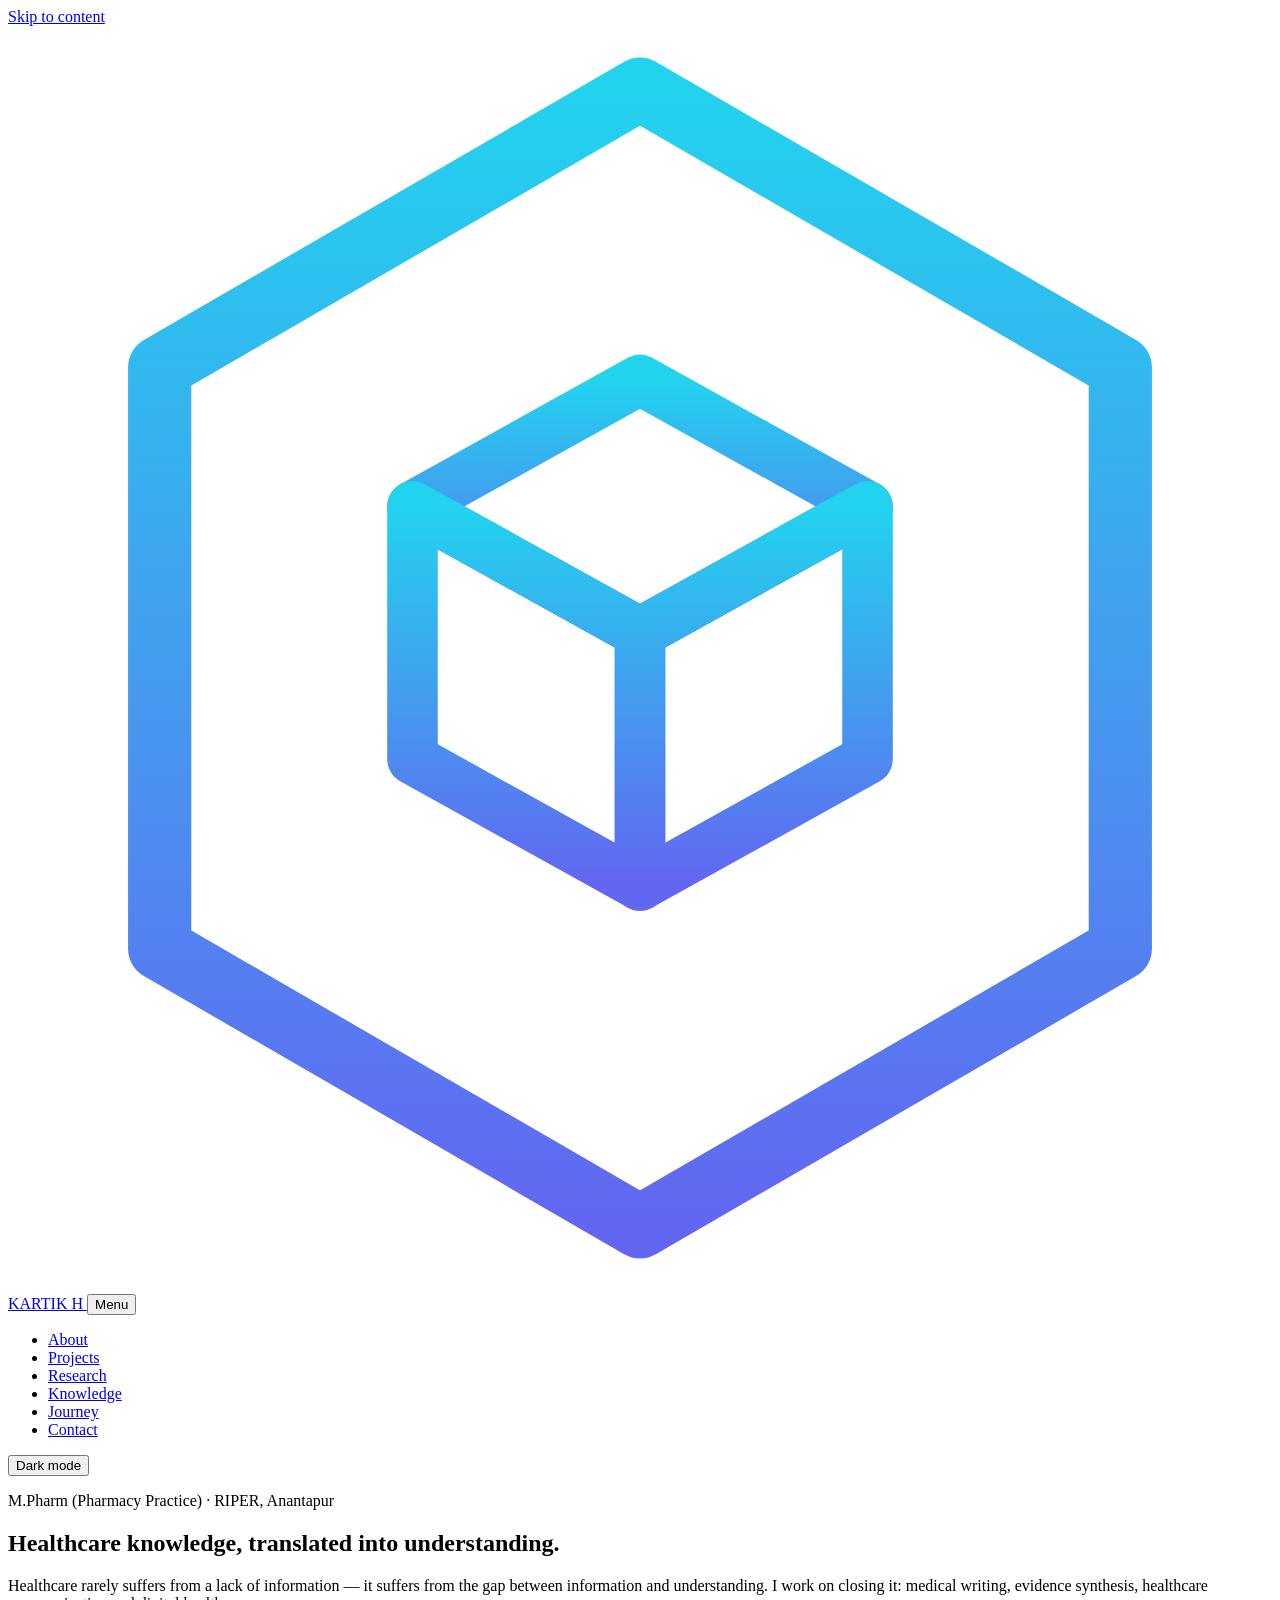
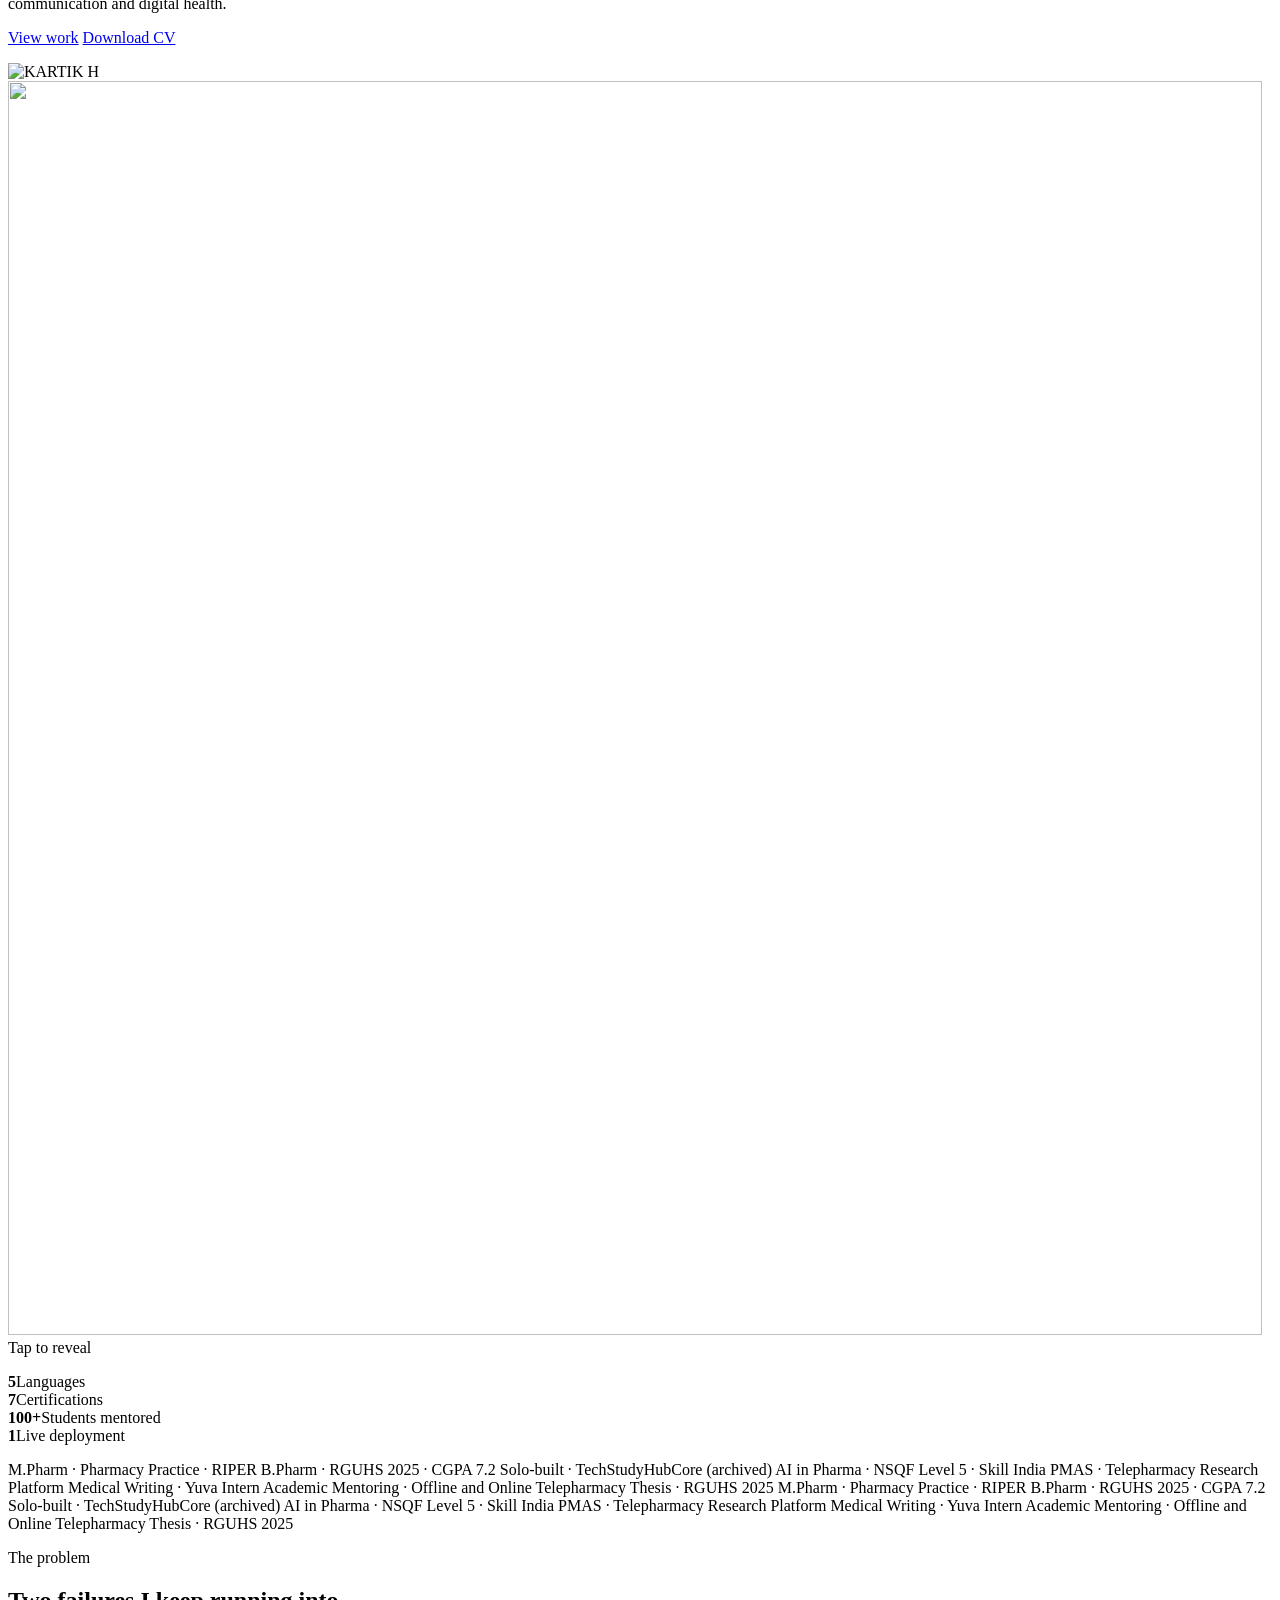
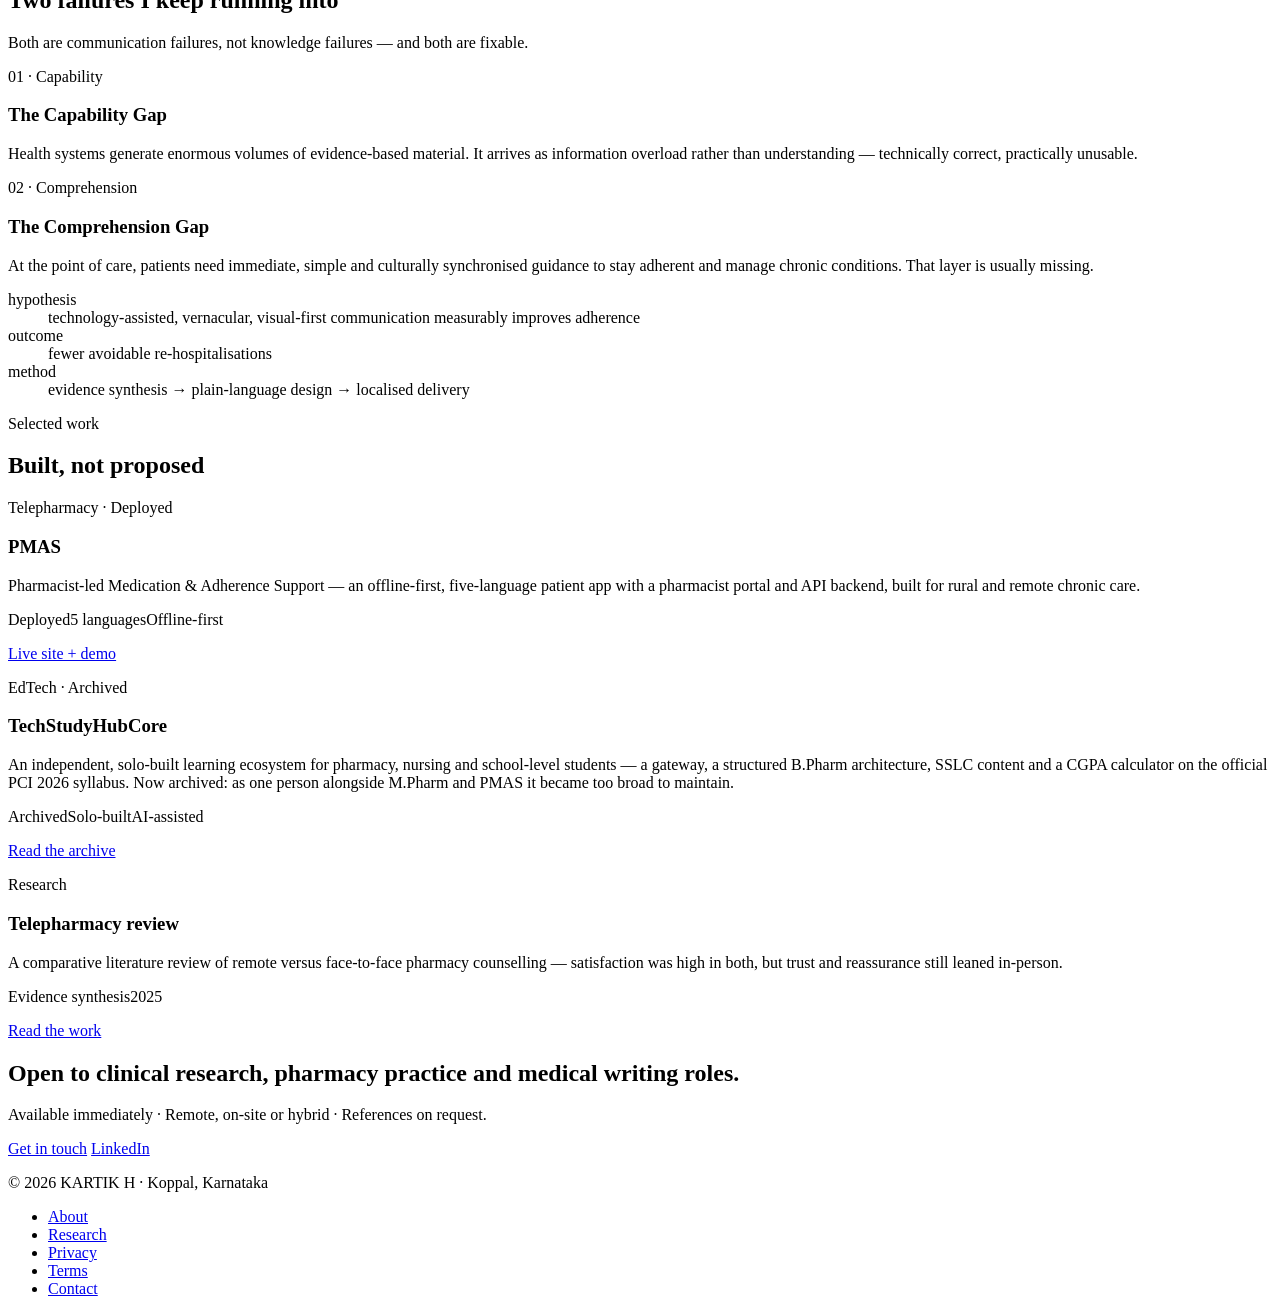
==== index.html @ 5094f299 "Hero portrait: real progressive reveal (colour wipes down) so 'Tap to reveal' is true — fixes #4" ====
<!DOCTYPE html>
<html lang="en" data-theme="dark">
<head>
  <meta charset="utf-8">
  <meta name="viewport" content="width=device-width, initial-scale=1">
  <title>KARTIK H — M.Pharm (Pharmacy Practice) · Medical Writing</title>
  <meta name="description" content="KARTIK H — M.Pharm (Pharmacy Practice) scholar at RIPER, Anantapur. Medical writing, clinical research, healthcare communication and digital health.">
  <link rel="canonical" href="https://kartik-h6.github.io/Portfolio/">
  <meta name="theme-color" content="#020617">
  <meta name="color-scheme" content="dark light">

  <meta property="og:type" content="website">
  <meta property="og:site_name" content="KARTIK H">
  <meta property="og:title" content="KARTIK H — M.Pharm (Pharmacy Practice)">
  <meta property="og:description" content="Healthcare communication, clinical research and digital health.">
  <meta property="og:url" content="https://kartik-h6.github.io/Portfolio/">
  <meta property="og:image" content="https://kartik-h6.github.io/Portfolio/assets/images/og/og-image.png">
  <meta property="og:image:type" content="image/png">
  <meta property="og:image:width" content="1200">
  <meta property="og:image:height" content="630">
  <meta property="og:image:alt" content="KARTIK H">
  <meta name="twitter:card" content="summary_large_image">
  <meta name="twitter:image" content="https://kartik-h6.github.io/Portfolio/assets/images/og/og-image.png">

  <link rel="icon" type="image/svg+xml" href="assets/images/favicon/favicon.svg">
  <link rel="icon" href="assets/images/favicon/favicon.ico" sizes="any">
  <link rel="apple-touch-icon" href="assets/images/favicon/apple-touch-icon.png">
  <link rel="manifest" href="manifest.json">

  <link rel="preconnect" href="https://fonts.googleapis.com">
  <link rel="preconnect" href="https://fonts.gstatic.com" crossorigin>
  <link rel="stylesheet" href="https://fonts.googleapis.com/css2?family=Space+Grotesk:wght@400;500;600;700&family=Outfit:wght@300;400;500;600&display=swap">

  <link rel="stylesheet" href="assets/css/style.css">
  <link rel="stylesheet" href="assets/css/components.css">
  <link rel="stylesheet" href="assets/css/utilities.css">
  <link rel="stylesheet" href="assets/css/animations.css">

  <script type="application/ld+json">
  {
    "@context": "https://schema.org",
    "@type": "Person",
    "name": "KARTIK H",
    "url": "https://kartik-h6.github.io/Portfolio/",
    "image": "https://kartik-h6.github.io/Portfolio/assets/images/profile/profile.jpg",
    "jobTitle": "M.Pharm (Pharmacy Practice) Scholar",
    "affiliation": { "@type": "CollegeOrUniversity", "name": "Raghavendra Institute of Pharmaceutical Education and Research (RIPER)" },
    "address": { "@type": "PostalAddress", "addressLocality": "Koppal", "addressRegion": "Karnataka", "addressCountry": "IN" },
    "sameAs": ["https://www.linkedin.com/in/kartik-h6", "https://github.com/kartik-h6"],
    "knowsLanguage": ["Kannada", "English", "Hindi", "Telugu", "Tamil"],
    "knowsAbout": ["Pharmacy Practice", "Clinical Research", "Medical Writing", "Healthcare Communication", "Digital Health", "Patient Education"]
  }
  </script>
</head>
<body>
  <a class="skip-link" href="#main">Skip to content</a>

  <header class="site-header">
    <nav class="site-nav container" aria-label="Primary">
      <a class="brand" href="index.html">
        <svg class="brand__mark" viewBox="0 0 100 100" aria-hidden="true" focusable="false">
          <defs><linearGradient id="navGrad" x1="0%" y1="0%" x2="0%" y2="100%"><stop offset="0%" stop-color="#22d3ee"/><stop offset="100%" stop-color="#6366f1"/></linearGradient></defs>
          <polygon class="ring" points="50,5 88,27 88,73 50,95 12,73 12,27" fill="none" stroke="url(#navGrad)" stroke-width="5" stroke-linejoin="round"/>
          <g stroke="url(#navGrad)" stroke-width="4" fill="none" stroke-linejoin="round"><polygon points="50,28 68,38 50,48 32,38"/><polygon points="32,38 50,48 50,68 32,58"/><polygon points="68,38 50,48 50,68 68,58"/></g>
        </svg>
        KARTIK&nbsp;H
      </a>
      <button class="nav-toggle" type="button" aria-expanded="false" aria-controls="nav-menu" aria-label="Toggle navigation">Menu</button>
      <ul class="nav-list" id="nav-menu">
        <li><a href="about.html">About</a></li>
        <li><a href="projects.html">Projects</a></li>
        <li><a href="research.html">Research</a></li>
        <li><a href="knowledge.html">Knowledge</a></li>
        <li><a href="journey.html">Journey</a></li>
        <li><a href="contact.html">Contact</a></li>
      </ul>
      <button class="theme-toggle" type="button" data-theme-toggle aria-label="Switch to light theme">Dark mode</button>
    </nav>
  </header>

  <main id="main" class="page">

    <!-- ── Hero ─────────────────────────────────────────────────────── -->
    <section class="hero">
      <div class="container hero__grid">
        <div>
          <p class="eyebrow anim-fade">M.Pharm (Pharmacy Practice) · RIPER, Anantapur</p>
          <h1>Healthcare knowledge, <span class="grad-text">translated into understanding</span>.</h1>
          <p class="lead">Healthcare rarely suffers from a lack of information — it suffers from the gap between information and understanding. I work on closing it: medical writing, evidence synthesis, healthcare communication and digital health.</p>
          <p class="hero__actions">
            <a class="btn btn--primary" href="projects.html">View work</a>
            <a class="btn" href="assets/files/Kartik_H_CRS_Resume_2026.pdf" download>Download CV</a>
          </p>
        </div>

        <div class="scanner scanner--reveal reveal reveal--d2" data-reveal>
          <img class="hero__portrait reveal__base" src="assets/images/profile/profile.jpg"
               alt="KARTIK H" width="1254" height="1254" loading="eager">
          <img class="reveal__colour" src="assets/images/profile/profile.jpg"
               alt="" aria-hidden="true" width="1254" height="1254" loading="eager">
          <span class="scanner__hint">Tap to reveal</span>
        </div>
      </div>

      <div class="container">
        <dl class="stats">
          <div class="stat"><b>5</b><span>Languages</span></div>
          <div class="stat"><b>7</b><span>Certifications</span></div>
          <div class="stat"><b>100+</b><span>Students mentored</span></div>
          <div class="stat"><b>1</b><span>Live deployment</span></div>
        </dl>
      </div>
    </section>

    <!-- ── Credential ticker ────────────────────────────────────────── -->
    <div class="ticker" aria-hidden="true">
      <div class="ticker__track">
        <span class="ticker__item">M.Pharm · Pharmacy Practice · RIPER</span>
        <span class="ticker__item">B.Pharm · RGUHS 2025 · CGPA 7.2</span>
        <span class="ticker__item">Solo-built · TechStudyHubCore (archived)</span>
        <span class="ticker__item">AI in Pharma · NSQF Level 5 · Skill India</span>
        <span class="ticker__item">PMAS · Telepharmacy Research Platform</span>
        <span class="ticker__item">Medical Writing · Yuva Intern</span>
        <span class="ticker__item">Academic Mentoring · Offline and Online</span>
        <span class="ticker__item">Telepharmacy Thesis · RGUHS 2025</span>
        <span class="ticker__item">M.Pharm · Pharmacy Practice · RIPER</span>
        <span class="ticker__item">B.Pharm · RGUHS 2025 · CGPA 7.2</span>
        <span class="ticker__item">Solo-built · TechStudyHubCore (archived)</span>
        <span class="ticker__item">AI in Pharma · NSQF Level 5 · Skill India</span>
        <span class="ticker__item">PMAS · Telepharmacy Research Platform</span>
        <span class="ticker__item">Medical Writing · Yuva Intern</span>
        <span class="ticker__item">Academic Mentoring · Offline and Online</span>
        <span class="ticker__item">Telepharmacy Thesis · RGUHS 2025</span>
      </div>
    </div>

    <!-- ── The gap ──────────────────────────────────────────────────── -->
    <section class="section" aria-labelledby="gap-title">
      <div class="container">
        <div class="section-head reveal">
          <p class="eyebrow">The problem</p>
          <h2 id="gap-title">Two failures I keep running into</h2>
          <p class="lead">Both are communication failures, not knowledge failures — and both are fixable.</p>
        </div>

        <div class="grid grid--2">
          <article class="card card--hover reveal reveal--d1">
            <p class="card__meta">01 · Capability</p>
            <h3>The Capability Gap</h3>
            <p>Health systems generate enormous volumes of evidence-based material. It arrives as information overload rather than understanding — technically correct, practically unusable.</p>
          </article>
          <article class="card card--hover reveal reveal--d2">
            <p class="card__meta">02 · Comprehension</p>
            <h3>The Comprehension Gap</h3>
            <p>At the point of care, patients need immediate, simple and culturally synchronised guidance to stay adherent and manage chronic conditions. That layer is usually missing.</p>
          </article>
        </div>

        <div class="mt-xl reveal reveal--d3">
          <dl class="readout" aria-label="Working hypothesis">
            <div><dt>hypothesis</dt><dd>technology-assisted, vernacular, visual-first communication measurably improves adherence</dd></div>
            <div><dt>outcome</dt><dd>fewer avoidable re-hospitalisations</dd></div>
            <div><dt>method</dt><dd>evidence synthesis &rarr; plain-language design &rarr; localised delivery</dd></div>
          </dl>
        </div>
      </div>
    </section>

    <!-- ── Selected work ────────────────────────────────────────────── -->
    <section class="section" aria-labelledby="work-title">
      <div class="container">
        <div class="section-head reveal">
          <p class="eyebrow">Selected work</p>
          <h2 id="work-title">Built, not proposed</h2>
        </div>

        <div class="grid grid--3">
          <article class="card card--hover card--feature reveal reveal--d1">
            <p class="card__meta">Telepharmacy · Deployed</p>
            <h3>PMAS</h3>
            <p>Pharmacist-led Medication &amp; Adherence Support — an offline-first, five-language patient app with a pharmacist portal and API backend, built for rural and remote chronic care.</p>
            <div class="pills">
              <span class="pill pill--live">Deployed</span><span class="pill">5 languages</span><span class="pill">Offline-first</span>
            </div>
            <p class="mt-l"><a class="btn btn--sm" href="https://kartik-h6.github.io/PMAS/" target="_blank" rel="noopener">Live site + demo</a></p>
          </article>

          <article class="card card--hover card--feature reveal reveal--d2">
            <p class="card__meta">EdTech · Archived</p>
            <h3>TechStudyHubCore</h3>
            <p>An independent, solo-built learning ecosystem for pharmacy, nursing and school-level students — a gateway, a structured B.Pharm architecture, SSLC content and a CGPA calculator on the official PCI 2026 syllabus. Now archived: as one person alongside M.Pharm and PMAS it became too broad to maintain.</p>
            <div class="pills">
              <span class="pill">Archived</span><span class="pill">Solo-built</span><span class="pill">AI-assisted</span>
            </div>
            <p class="mt-l"><a class="btn btn--sm" href="https://github.com/kartik-h6/techstudyhubcore-archive" target="_blank" rel="noopener">Read the archive</a></p>
          </article>

          <article class="card card--hover card--feature reveal reveal--d3">
            <p class="card__meta">Research</p>
            <h3>Telepharmacy review</h3>
            <p>A comparative literature review of remote versus face-to-face pharmacy counselling — satisfaction was high in both, but trust and reassurance still leaned in-person.</p>
            <div class="pills">
              <span class="pill">Evidence synthesis</span><span class="pill">2025</span>
            </div>
            <p class="mt-l"><a class="btn btn--sm" href="research.html">Read the work</a></p>
          </article>
        </div>
      </div>
    </section>

    <!-- ── Contact strip ────────────────────────────────────────────── -->
    <section class="section--tight" aria-labelledby="cta-title">
      <div class="container">
        <div class="card card--feature reveal">
          <h2 id="cta-title">Open to clinical research, pharmacy practice and medical writing roles.</h2>
          <p class="lead mt-m">Available immediately · Remote, on-site or hybrid · References on request.</p>
          <p class="hero__actions">
            <a class="btn btn--primary" href="contact.html">Get in touch</a>
            <a class="btn" href="https://www.linkedin.com/in/kartik-h6" target="_blank" rel="noopener">LinkedIn</a>
          </p>
        </div>
      </div>
    </section>

  </main>

  <footer class="site-footer">
    <div class="container site-footer__inner">
      <p class="faint">© 2026 KARTIK H · Koppal, Karnataka</p>
      <ul class="site-footer__links">
        <li><a href="about.html">About</a></li>
        <li><a href="research.html">Research</a></li>
        <li><a href="privacy.html">Privacy</a></li>
        <li><a href="terms.html">Terms</a></li>
        <li><a href="contact.html">Contact</a></li>
      </ul>
    </div>
  </footer>

  <script type="module" src="assets/js/main.js"></script>
  <script type="module" src="assets/js/navigation.js"></script>
  <script type="module" src="assets/js/theme.js"></script>
  <script type="module" src="assets/js/animations.js"></script>
</body>
</html>
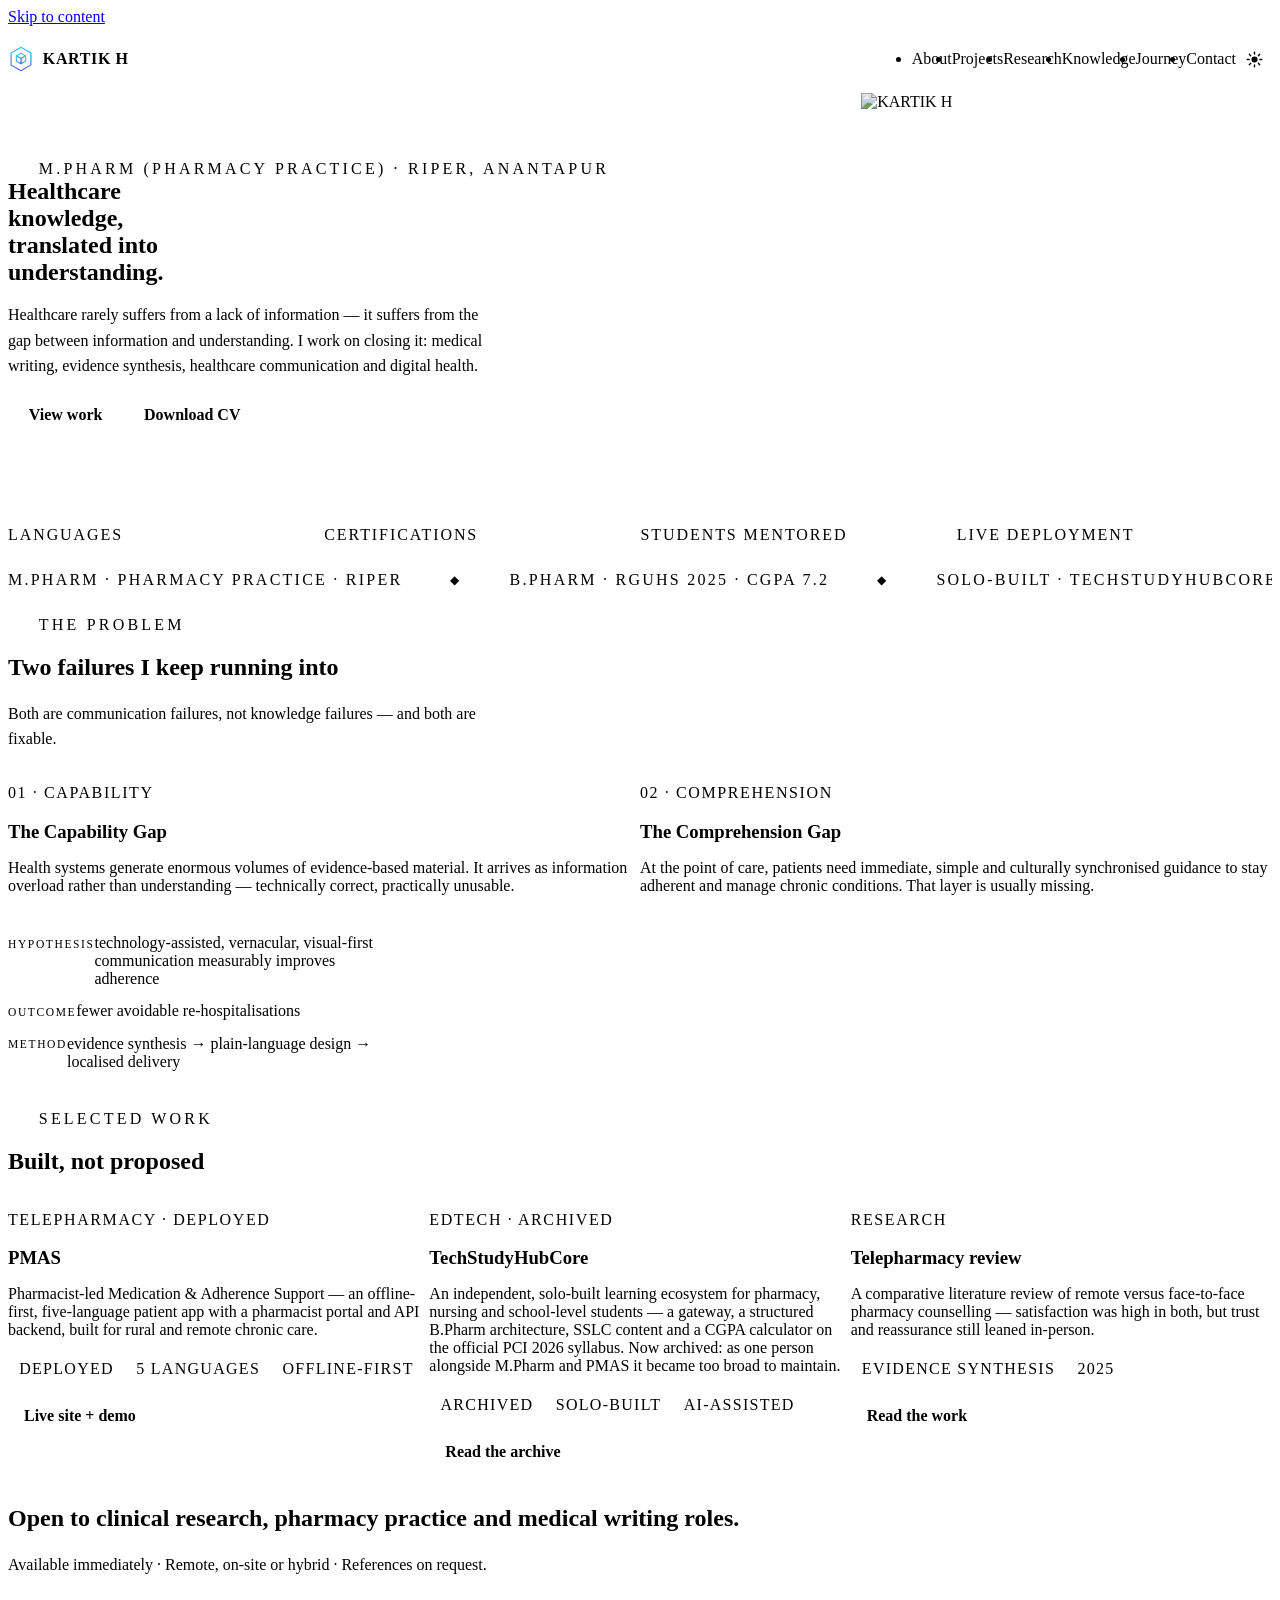
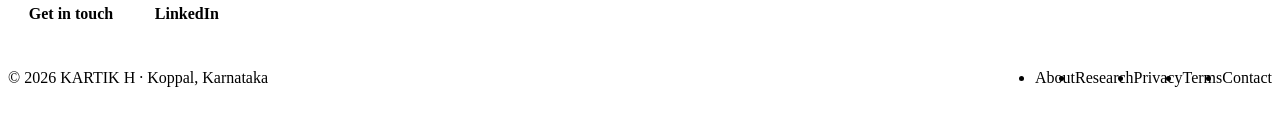
==== commit a6e7ff55: "Repo rename to kartik-h6: update canonical/OG/JSON-LD on home, PWA manifest, sitemap, robots, and re" ====
--- a/index.html
+++ b/index.html
@@ -5,7 +5,7 @@
   <meta name="viewport" content="width=device-width, initial-scale=1">
   <title>KARTIK H — M.Pharm (Pharmacy Practice) · Medical Writing</title>
   <meta name="description" content="KARTIK H — M.Pharm (Pharmacy Practice) scholar at RIPER, Anantapur. Medical writing, clinical research, healthcare communication and digital health.">
-  <link rel="canonical" href="https://kartik-h6.github.io/Portfolio/">
+  <link rel="canonical" href="https://kartik-h6.github.io/kartik-h6/">
   <meta name="theme-color" content="#020617">
   <meta name="color-scheme" content="dark light">
 
@@ -13,14 +13,14 @@
   <meta property="og:site_name" content="KARTIK H">
   <meta property="og:title" content="KARTIK H — M.Pharm (Pharmacy Practice)">
   <meta property="og:description" content="Healthcare communication, clinical research and digital health.">
-  <meta property="og:url" content="https://kartik-h6.github.io/Portfolio/">
-  <meta property="og:image" content="https://kartik-h6.github.io/Portfolio/assets/images/og/og-image.png">
+  <meta property="og:url" content="https://kartik-h6.github.io/kartik-h6/">
+  <meta property="og:image" content="https://kartik-h6.github.io/kartik-h6/assets/images/og/og-image.png">
   <meta property="og:image:type" content="image/png">
   <meta property="og:image:width" content="1200">
   <meta property="og:image:height" content="630">
   <meta property="og:image:alt" content="KARTIK H">
   <meta name="twitter:card" content="summary_large_image">
-  <meta name="twitter:image" content="https://kartik-h6.github.io/Portfolio/assets/images/og/og-image.png">
+  <meta name="twitter:image" content="https://kartik-h6.github.io/kartik-h6/assets/images/og/og-image.png">
 
   <link rel="icon" type="image/svg+xml" href="assets/images/favicon/favicon.svg">
   <link rel="icon" href="assets/images/favicon/favicon.ico" sizes="any">
@@ -41,8 +41,8 @@
     "@context": "https://schema.org",
     "@type": "Person",
     "name": "KARTIK H",
-    "url": "https://kartik-h6.github.io/Portfolio/",
-    "image": "https://kartik-h6.github.io/Portfolio/assets/images/profile/profile.jpg",
+    "url": "https://kartik-h6.github.io/kartik-h6/",
+    "image": "https://kartik-h6.github.io/kartik-h6/assets/images/profile/profile.jpg",
     "jobTitle": "M.Pharm (Pharmacy Practice) Scholar",
     "affiliation": { "@type": "CollegeOrUniversity", "name": "Raghavendra Institute of Pharmaceutical Education and Research (RIPER)" },
     "address": { "@type": "PostalAddress", "addressLocality": "Koppal", "addressRegion": "Karnataka", "addressCountry": "IN" },
--- a/assets/css/components.css
+++ b/assets/css/components.css
@@ -0,0 +1,581 @@
+/* ==========================================================================
+   components.css — the site's UI vocabulary
+   Every colour comes from a token in style.css, so both themes are covered.
+   ========================================================================== */
+
+/* --------------------------------------------------------------------------
+   Header + navigation
+   -------------------------------------------------------------------------- */
+.site-header {
+  position: sticky; top: 0; z-index: 60;
+  border-bottom: 1px solid var(--line);
+  background: color-mix(in srgb, var(--bg) 82%, transparent);
+  backdrop-filter: blur(14px) saturate(140%);
+}
+.site-nav {
+  display: flex; align-items: center; gap: var(--space-m);
+  padding-block: var(--space-s); position: relative;
+}
+
+.brand {
+  display: inline-flex; align-items: center; gap: .55rem;
+  font-family: var(--font-display); font-weight: 700;
+  letter-spacing: .04em; text-transform: uppercase;
+  text-decoration: none; color: var(--ink);
+  font-size: var(--step--1);
+}
+.brand:hover { text-decoration: none; }
+.brand__mark { width: 26px; height: 26px; flex: none; }
+
+.nav-list { display: flex; gap: var(--space-l); margin-inline-start: auto; }
+.nav-list a {
+  color: var(--muted); text-decoration: none;
+  font-size: var(--step--1); font-weight: 500;
+  display: inline-flex; align-items: center; min-height: 24px;
+  padding-block: .3rem;
+  border-bottom: 1.5px solid transparent;
+  transition: color var(--transition), border-color var(--transition);
+}
+.nav-list a:hover { color: var(--ink); text-decoration: none; }
+.nav-list a[aria-current="page"] { color: var(--ink); border-bottom-color: var(--accent); }
+
+/* ---- Theme toggle — a sun/moon symbol, not a text label ----
+   The label text stays in the DOM for assistive tech but is collapsed to zero
+   size; ::before paints the glyph. The mask flips between sun and moon from
+   data-theme, so the control always shows the mode you would switch TO. */
+.theme-toggle {
+  position: relative;
+  width: 36px; height: 36px; padding: 0; flex: none;
+  font-size: 0; line-height: 0;
+  border: 1px solid var(--line); border-radius: 50%;
+  background: var(--surface); color: var(--muted);
+  cursor: pointer;
+  transition: color var(--transition), border-color var(--transition), background var(--transition);
+}
+.theme-toggle::before {
+  content: "";
+  position: absolute; inset: 0; margin: auto;
+  width: 17px; height: 17px;
+  background: currentColor;
+  -webkit-mask-image: url("data:image/svg+xml,%3Csvg xmlns='http://www.w3.org/2000/svg' viewBox='0 0 24 24'%3E%3Ccircle cx='12' cy='12' r='4.3'/%3E%3Cg stroke='%23000' stroke-width='2' stroke-linecap='round'%3E%3Cpath d='M12 1.7v2.7M12 19.6v2.7M1.7 12h2.7M19.6 12h2.7M4.7 4.7l1.9 1.9M17.4 17.4l1.9 1.9M19.3 4.7l-1.9 1.9M6.6 17.4l-1.9 1.9'/%3E%3C/g%3E%3C/svg%3E");
+          mask-image: url("data:image/svg+xml,%3Csvg xmlns='http://www.w3.org/2000/svg' viewBox='0 0 24 24'%3E%3Ccircle cx='12' cy='12' r='4.3'/%3E%3Cg stroke='%23000' stroke-width='2' stroke-linecap='round'%3E%3Cpath d='M12 1.7v2.7M12 19.6v2.7M1.7 12h2.7M19.6 12h2.7M4.7 4.7l1.9 1.9M17.4 17.4l1.9 1.9M19.3 4.7l-1.9 1.9M6.6 17.4l-1.9 1.9'/%3E%3C/g%3E%3C/svg%3E");
+  -webkit-mask-position: center; mask-position: center;
+  -webkit-mask-size: contain;    mask-size: contain;
+  -webkit-mask-repeat: no-repeat; mask-repeat: no-repeat;
+  transition: transform var(--transition);
+}
+[data-theme="light"] .theme-toggle::before {
+  -webkit-mask-image: url("data:image/svg+xml,%3Csvg xmlns='http://www.w3.org/2000/svg' viewBox='0 0 24 24'%3E%3Cpath d='M20.6 14.4A8.7 8.7 0 0 1 9.6 3.4a8.7 8.7 0 1 0 11 11Z'/%3E%3C/svg%3E");
+          mask-image: url("data:image/svg+xml,%3Csvg xmlns='http://www.w3.org/2000/svg' viewBox='0 0 24 24'%3E%3Cpath d='M20.6 14.4A8.7 8.7 0 0 1 9.6 3.4a8.7 8.7 0 1 0 11 11Z'/%3E%3C/svg%3E");
+}
+.theme-toggle:hover { color: var(--accent); border-color: var(--accent); }
+.theme-toggle:hover::before { transform: rotate(18deg); }
+
+/* ---- Hamburger — three lines drawn in CSS, no icon font ----
+   The label text stays in the DOM for screen readers (with aria-label on the
+   button) but is collapsed to zero size; ::before draws the three bars and
+   rotates into a cross when the menu is open. */
+.nav-toggle {
+  display: none;
+  position: relative;
+  width: 42px; height: 34px;
+  padding: 0; font-size: 0; line-height: 0;
+  border: 1px solid var(--line); border-radius: var(--radius-pill);
+  background: var(--surface); color: var(--muted);
+  cursor: pointer;
+  transition: color var(--transition), border-color var(--transition);
+}
+.nav-toggle::before {
+  content: "";
+  position: absolute; inset: 0; margin: auto;
+  width: 17px; height: 2px; border-radius: 2px;
+  background: currentColor;
+  box-shadow: 0 -5.5px 0 currentColor, 0 5.5px 0 currentColor;
+  transition: transform var(--transition), box-shadow var(--transition);
+}
+.nav-toggle:hover { color: var(--accent); border-color: var(--accent); }
+.nav-toggle[aria-expanded="true"]::before {
+  box-shadow: 0 0 0 currentColor;
+  transform: rotate(45deg);
+}
+.nav-toggle[aria-expanded="true"]::after {
+  content: "";
+  position: absolute; inset: 0; margin: auto;
+  width: 17px; height: 2px; border-radius: 2px;
+  background: currentColor;
+  transform: rotate(-45deg);
+}
+
+/* Mobile: hamburger then theme toggle, both hard right */
+@media (max-width: 780px) {
+  .nav-toggle { display: inline-block; margin-inline-start: auto; }
+  .nav-list {
+    position: absolute; inset-inline: 0; top: calc(100% + 1px);
+    flex-direction: column; gap: var(--space-s);
+    margin-inline-start: 0;
+    padding: var(--space-l);
+    background: var(--bg-soft);
+    border: 1px solid var(--line); border-radius: 0 0 var(--radius) var(--radius);
+    box-shadow: var(--shadow);
+    display: none;
+  }
+  .nav-list[data-open="true"] { display: flex; }
+  .nav-list a { border-bottom: 0; padding-block: .45rem; }
+}
+
+/* --------------------------------------------------------------------------
+   Scroll progress bar
+   -------------------------------------------------------------------------- */
+.progress-bar {
+  position: fixed; inset-block-start: 0; inset-inline-start: 0;
+  height: 2px; width: 0; z-index: 9999; pointer-events: none;
+  background: var(--grad);
+  transition: width .08s linear;
+}
+
+/* --------------------------------------------------------------------------
+   Custom cursor (fine pointers only; class is added by main.js)
+   -------------------------------------------------------------------------- */
+.cursor-dot, .cursor-ring {
+  position: fixed; inset-block-start: 0; inset-inline-start: 0;
+  border-radius: 50%; pointer-events: none; z-index: 99999; opacity: 0;
+}
+.cursor-dot { width: 5px; height: 5px; background: var(--accent); }
+.cursor-ring {
+  width: 30px; height: 30px;
+  border: 1px solid color-mix(in srgb, var(--accent) 55%, transparent);
+  transition: width .22s ease, height .22s ease, border-color .22s ease, opacity .3s ease;
+}
+html.cursor-on { cursor: none; }
+html.cursor-on .cursor-dot, html.cursor-on .cursor-ring { opacity: 1; }
+html.cursor-on a, html.cursor-on button,
+html.cursor-on .chip, html.cursor-on .scanner[data-expand] { cursor: none; }
+html.cursor-on .cursor-ring.is-hot { width: 52px; height: 52px; border-color: var(--accent); }
+/* text fields keep a caret cue */
+html.cursor-on input, html.cursor-on textarea, html.cursor-on select { cursor: text; }
+
+/* --------------------------------------------------------------------------
+   Buttons
+   -------------------------------------------------------------------------- */
+.btn {
+  display: inline-flex; align-items: center; justify-content: center; gap: .5rem;
+  padding: .72rem 1.3rem;
+  border: 1px solid var(--line-strong); border-radius: var(--radius-pill);
+  background: var(--surface); color: var(--ink);
+  font-weight: 600; font-size: var(--step--1);
+  text-decoration: none; cursor: pointer;
+  transition: transform var(--transition), border-color var(--transition),
+              color var(--transition), background var(--transition), box-shadow var(--transition);
+}
+.btn:hover {
+  transform: translateY(-2px); text-decoration: none;
+  border-color: var(--accent); color: var(--accent);
+}
+.btn--primary {
+  background: var(--grad); border-color: transparent; color: var(--on-accent);
+  box-shadow: 0 12px 30px -16px color-mix(in srgb, var(--accent) 70%, transparent);
+}
+.btn--primary:hover { color: var(--on-accent); filter: brightness(1.06); }
+.btn--ghost { background: transparent; }
+.btn--sm { padding: .5rem 1rem; font-size: var(--step--2); }
+
+/* --------------------------------------------------------------------------
+   Eyebrow, lead, section head
+   -------------------------------------------------------------------------- */
+.eyebrow {
+  display: inline-flex; align-items: center; gap: .55rem;
+  font-family: var(--font-mono); font-size: var(--step--2);
+  letter-spacing: .2em; text-transform: uppercase;
+  color: var(--muted); margin-bottom: var(--space-s);
+}
+.eyebrow::before {
+  content: ""; width: 22px; height: 1px;
+  background: var(--grad); flex: none;
+}
+.lead { font-size: var(--step-1); color: var(--muted); max-width: 60ch; line-height: 1.6; }
+
+.section-head { margin-bottom: var(--space-xl); }
+.section-head .lead { margin-top: var(--space-s); }
+
+/* --------------------------------------------------------------------------
+   Hero
+   -------------------------------------------------------------------------- */
+.hero { padding-block: var(--space-3xl) var(--space-2xl); position: relative; }
+.hero__grid {
+  display: grid; grid-template-columns: 1.35fr .65fr;
+  gap: var(--space-2xl); align-items: center;
+}
+.hero h1 { margin-block: var(--space-s) var(--space-m); max-width: 18ch; }
+.hero__actions { display: flex; flex-wrap: wrap; gap: var(--space-s); margin-top: var(--space-l); }
+.hero__portrait {
+  width: 100%; aspect-ratio: 1; border-radius: var(--radius-l);
+  object-fit: cover; object-position: center 22%;
+  border: 1px solid var(--line-strong);
+  box-shadow: var(--shadow);
+}
+@media (max-width: 900px) {
+  .hero__grid { grid-template-columns: 1fr; gap: var(--space-xl); }
+  .hero__portrait { max-width: 300px; }
+}
+
+/* --------------------------------------------------------------------------
+   Stat strip
+   -------------------------------------------------------------------------- */
+.stats {
+  display: grid; grid-template-columns: repeat(auto-fit, minmax(150px, 1fr));
+  gap: 1px; margin-top: var(--space-2xl);
+  background: var(--line); border: 1px solid var(--line);
+  border-radius: var(--radius-l); overflow: hidden;
+}
+.stat { padding: var(--space-l); background: var(--bg); }
+.stat b {
+  display: block; font-family: var(--font-display);
+  font-size: var(--step-2); font-weight: 700; letter-spacing: -.02em;
+  background: var(--grad-text); -webkit-background-clip: text; background-clip: text;
+  color: transparent;
+}
+.stat span {
+  display: block; margin-top: .3rem;
+  font-family: var(--font-mono); font-size: var(--step--2);
+  letter-spacing: .12em; text-transform: uppercase; color: var(--faint);
+}
+
+/* --------------------------------------------------------------------------
+   Credential ticker
+   -------------------------------------------------------------------------- */
+.ticker {
+  overflow: hidden;
+  border-block: 1px solid var(--line);
+  background: color-mix(in srgb, var(--bg-soft) 72%, transparent);
+  padding-block: .68rem;
+}
+.ticker__track {
+  display: flex; gap: 3rem; width: max-content;
+  animation: tick 32s linear infinite;
+}
+.ticker:hover .ticker__track { animation-play-state: paused; }
+.ticker__item {
+  font-family: var(--font-mono); font-size: var(--step--2);
+  letter-spacing: .14em; text-transform: uppercase; color: var(--faint);
+  white-space: nowrap; display: inline-flex; align-items: center; gap: 3rem;
+}
+.ticker__item::after { content: "\25C6"; color: var(--accent); font-size: .72em; }
+
+/* --------------------------------------------------------------------------
+   Scanner — image wrapper with a sweeping line and a reveal-on-interaction
+   -------------------------------------------------------------------------- */
+.scanner {
+  position: relative; display: block; overflow: hidden;
+  border: 1px solid var(--line); border-radius: var(--radius-l);
+  background: var(--bg-soft);
+}
+.scanner:not(.scanner--reveal) img {
+  width: 100%; height: auto;
+  filter: grayscale(.45) contrast(1.03) brightness(.95);
+  transition: filter .7s ease, transform .7s ease;
+}
+.scanner:not(.scanner--reveal):hover img,
+.scanner:not(.scanner--reveal):focus-within img,
+.scanner:not(.scanner--reveal).is-revealed img { filter: none; transform: scale(1.012); }
+
+/* ---- Progressive reveal (the hero portrait) ----
+   Two stacked copies of the same file; the second is served from cache, so it
+   costs no extra bytes. The base stays desaturated while the colour copy is
+   masked to zero height and wipes down when the block is activated. That makes
+   the "Tap to reveal" hint literally true: the portrait unveils progressively
+   instead of only changing colour.
+   If a browser ignores mask-size the colour copy simply shows at full size —
+   the portrait renders in colour, so the failure mode is graceful. */
+.scanner--reveal img { width: 100%; height: auto; display: block; }
+.scanner--reveal .reveal__base {
+  filter: grayscale(.45) contrast(1.03) brightness(.95);
+}
+.scanner--reveal .reveal__colour {
+  position: absolute; inset: 0;
+  object-fit: cover; object-position: center 22%;
+  -webkit-mask-image: linear-gradient(to bottom, #000, #000);
+          mask-image: linear-gradient(to bottom, #000, #000);
+  -webkit-mask-size: 100% 0%;
+          mask-size: 100% 0%;
+  -webkit-mask-position: top center;
+          mask-position: top center;
+  -webkit-mask-repeat: no-repeat;
+          mask-repeat: no-repeat;
+  transition: -webkit-mask-size .9s cubic-bezier(.4, 0, .2, 1),
+                      mask-size .9s cubic-bezier(.4, 0, .2, 1);
+}
+.scanner--reveal:hover .reveal__colour,
+.scanner--reveal:focus-within .reveal__colour,
+.scanner--reveal.is-revealed .reveal__colour {
+  -webkit-mask-size: 100% 100%;
+          mask-size: 100% 100%;
+}
+.scanner::after {
+  content: "";
+  position: absolute; inset-inline: 0; top: 0; height: 2px; z-index: 3;
+  background: var(--accent);
+  box-shadow: 0 0 18px var(--accent),
+              0 0 44px color-mix(in srgb, var(--accent) 55%, transparent);
+  animation: scanv 4.2s ease-in-out infinite;
+  pointer-events: none;
+}
+
+/* Tall infographics.
+   Inline they are clamped to a readable teaser with a fade at the bottom, so
+   the page is not swamped by a 2700px poster. The whole thing is readable by
+   activating it: the lightbox scrolls rather than shrinking the image to fit,
+   which is what made it unreadable on a desktop before. */
+.scanner--tall img { max-height: 620px; object-fit: cover; object-position: top center; }
+@media (min-width: 860px) {
+  .scanner--tall { max-width: 620px; margin-inline: auto; }
+}
+.scanner--tall::before {
+  content: "";
+  position: absolute; inset-inline: 0; bottom: 0; height: 96px; z-index: 2;
+  background: linear-gradient(to bottom, transparent, color-mix(in srgb, var(--bg) 94%, transparent));
+  pointer-events: none;
+}
+.scanner[data-expand] { cursor: zoom-in; }
+
+.scanner__hint {
+  position: absolute; inset-inline-end: .7rem; inset-block-end: .7rem; z-index: 4;
+  display: inline-flex; align-items: center; gap: .4rem;
+  font-family: var(--font-mono); font-size: var(--step--2);
+  letter-spacing: .12em; text-transform: uppercase;
+  padding: .38rem .7rem; border-radius: var(--radius-pill);
+  background: color-mix(in srgb, var(--bg) 84%, transparent);
+  border: 1px solid var(--line-strong); color: var(--ink);
+  backdrop-filter: blur(6px);
+}
+/* the hover-reveal is discoverable on a mouse; the hint is only needed on touch */
+@media (pointer: fine) {
+  .scanner[data-reveal] .scanner__hint { display: none; }
+}
+
+/* --------------------------------------------------------------------------
+   Lightbox — scrolls for tall images instead of shrinking them
+   -------------------------------------------------------------------------- */
+.lightbox {
+  position: fixed; inset: 0; z-index: 9998;
+  display: block; overflow-y: auto; overflow-x: hidden;
+  padding: clamp(3.5rem, 7vw, 5rem) clamp(1rem, 4vw, 3rem) clamp(1.5rem, 4vw, 3rem);
+  background: color-mix(in srgb, var(--bg) 93%, transparent);
+  backdrop-filter: blur(10px);
+  opacity: 0; visibility: hidden;
+  transition: opacity .3s ease, visibility .3s ease;
+  text-align: center;
+}
+.lightbox[data-open="true"] { opacity: 1; visibility: visible; }
+.lightbox img {
+  display: block; margin-inline: auto; height: auto;
+  max-width: min(100%, 900px);
+  border-radius: var(--radius); border: 1px solid var(--line-strong);
+  box-shadow: var(--shadow);
+}
+.lightbox__close {
+  position: fixed; inset-block-start: 1rem; inset-inline-end: 1rem; z-index: 2;
+  padding: .55rem 1.1rem; border-radius: var(--radius-pill);
+  border: 1px solid var(--line-strong);
+  background: var(--surface); color: var(--ink);
+  font-size: var(--step--1); font-weight: 600; cursor: pointer;
+}
+.lightbox__close:hover { border-color: var(--accent); color: var(--accent); }
+
+/* --------------------------------------------------------------------------
+   Cards + grids
+   -------------------------------------------------------------------------- */
+.grid { display: grid; gap: var(--space-l); }
+.grid--2 { grid-template-columns: repeat(auto-fit, minmax(290px, 1fr)); }
+.grid--3 { grid-template-columns: repeat(auto-fit, minmax(240px, 1fr)); }
+
+.card {
+  padding: var(--space-xl);
+  border: 1px solid var(--line); border-radius: var(--radius-l);
+  background: var(--surface);
+  transition: border-color var(--transition), transform var(--transition), background var(--transition);
+}
+.card--hover:hover { border-color: var(--line-strong); transform: translateY(-3px); }
+.card h3 { margin-bottom: var(--space-s); overflow-wrap: break-word; }
+.card p { color: var(--muted); }
+.card__meta {
+  font-family: var(--font-mono); font-size: var(--step--2);
+  letter-spacing: .1em; text-transform: uppercase; color: var(--accent);
+  margin-bottom: var(--space-s);
+}
+
+/* cards used as contact tiles — long identifiers (emails, handles) must fit */
+.card--contact h3 { font-size: var(--step-1); letter-spacing: -.01em; }
+
+/* feature card — carries a gradient edge */
+.card--feature { position: relative; overflow: hidden; }
+.card--feature::after {
+  content: ""; position: absolute; inset-inline: 0; top: 0; height: 2px;
+  background: var(--grad);
+}
+
+/* a card that is also a link should not inherit link underlines */
+a.card { color: var(--ink); text-decoration: none; display: block; }
+a.card:hover { text-decoration: none; }
+
+/* --------------------------------------------------------------------------
+   Letter blocks — used to spell out a framework (S.M.I.L.E.)
+   -------------------------------------------------------------------------- */
+.letters { display: grid; gap: var(--space-s); }
+@media (min-width: 700px) { .letters { grid-template-columns: repeat(auto-fit, minmax(190px, 1fr)); } }
+.letter {
+  padding: var(--space-l);
+  border: 1px solid var(--line); border-radius: var(--radius);
+  background: var(--surface);
+  transition: border-color var(--transition), transform var(--transition);
+}
+.letter:hover { border-color: var(--accent); transform: translateY(-3px); }
+.letter__glyph {
+  display: block; font-family: var(--font-display); font-weight: 700;
+  font-size: var(--step-3); line-height: 1;
+  background: var(--grad-text); -webkit-background-clip: text; background-clip: text;
+  color: transparent; margin-bottom: .5rem;
+}
+.letter h4 { font-size: var(--step-1); margin-bottom: .25rem; }
+.letter p { color: var(--muted); font-size: var(--step--1); margin: 0; }
+
+/* --------------------------------------------------------------------------
+   Pills / tags
+   -------------------------------------------------------------------------- */
+.pills { display: flex; flex-wrap: wrap; gap: var(--space-xs); margin-top: var(--space-m); }
+.pill {
+  font-family: var(--font-mono); font-size: var(--step--2);
+  letter-spacing: .08em; text-transform: uppercase;
+  color: var(--muted);
+  padding: .3rem .7rem; border: 1px solid var(--line);
+  border-radius: var(--radius-pill); background: var(--surface);
+}
+.pill--live { color: var(--accent); border-color: color-mix(in srgb, var(--accent) 45%, transparent); }
+
+/* --------------------------------------------------------------------------
+   Data table (languages / clinical asset)
+   -------------------------------------------------------------------------- */
+/* A data table is the one thing that legitimately cannot reflow to 320px, so
+   it scrolls inside its own box rather than pushing the whole page sideways. */
+.table-wrap { overflow-x: auto; -webkit-overflow-scrolling: touch; margin-top: var(--space-l); }
+.table { width: 100%; border-collapse: collapse; font-size: var(--step--1); }
+.table caption { text-align: start; color: var(--muted); padding-bottom: var(--space-s); }
+.table th, .table td {
+  text-align: start; padding: .8rem .9rem;
+  border-bottom: 1px solid var(--line); vertical-align: top;
+}
+.table thead th {
+  color: var(--faint); text-transform: uppercase;
+  letter-spacing: .14em; font-size: var(--step--2); font-weight: 600;
+}
+.table tbody th { font-family: var(--font-display); font-weight: 600; color: var(--ink); white-space: nowrap; }
+.table tbody tr:hover { background: color-mix(in srgb, var(--accent) 7%, transparent); }
+
+/* narrow screens: let the table actually fit instead of only just scrolling */
+@media (max-width: 560px) {
+  .table th, .table td { padding: .6rem .55rem; }
+  .table tbody th { white-space: normal; }
+  .table thead th { letter-spacing: .08em; }
+}
+
+/* --------------------------------------------------------------------------
+   Timeline (journey)
+   -------------------------------------------------------------------------- */
+.timeline { position: relative; margin-top: var(--space-xl); padding-inline-start: var(--space-xl); }
+.timeline::before {
+  content: ""; position: absolute; inset-block: 6px 6px; inset-inline-start: 5px;
+  width: 1px; background: linear-gradient(to bottom, var(--accent), transparent 92%);
+}
+.timeline > li { position: relative; padding-bottom: var(--space-xl); }
+.timeline > li:last-child { padding-bottom: 0; }
+.timeline > li::before {
+  content: ""; position: absolute; inset-inline-start: calc(-1 * var(--space-xl) + 1px); top: .55rem;
+  width: 9px; height: 9px; border-radius: 50%;
+  background: var(--bg); border: 2px solid var(--accent);
+}
+.timeline__when {
+  font-family: var(--font-mono); font-size: var(--step--2);
+  letter-spacing: .12em; text-transform: uppercase; color: var(--accent);
+}
+.timeline h3 { font-size: var(--step-1); margin-block: .25rem .1rem; }
+.timeline__where { color: var(--faint); font-size: var(--step--1); }
+.timeline ul { margin-top: var(--space-s); }
+.timeline ul li {
+  color: var(--muted); font-size: var(--step--1);
+  padding-inline-start: 1.1rem; position: relative; margin-bottom: .35rem;
+}
+.timeline ul li::before {
+  content: ""; position: absolute; inset-inline-start: 0; top: .65em;
+  width: 5px; height: 5px; background: var(--accent-2);
+  clip-path: polygon(50% 0, 100% 25%, 100% 75%, 50% 100%, 0 75%, 0 25%);
+}
+
+/* --------------------------------------------------------------------------
+   Document / download list
+   -------------------------------------------------------------------------- */
+.docs { display: grid; gap: var(--space-s); margin-top: var(--space-l); }
+.doc {
+  display: flex; align-items: center; gap: var(--space-m);
+  padding: var(--space-m) var(--space-l);
+  border: 1px solid var(--line); border-radius: var(--radius);
+  background: var(--surface); text-decoration: none; color: var(--ink);
+  transition: border-color var(--transition), transform var(--transition);
+}
+.doc:hover { border-color: var(--accent); transform: translateX(3px); text-decoration: none; }
+.doc__kind {
+  font-family: var(--font-mono); font-size: var(--step--2);
+  letter-spacing: .08em; color: var(--accent);
+  border: 1px solid color-mix(in srgb, var(--accent) 40%, transparent);
+  border-radius: var(--radius-s); padding: .2rem .45rem; flex: none;
+}
+.doc__label { font-weight: 500; font-size: var(--step--1); }
+
+/* --------------------------------------------------------------------------
+   Signature readout (diagnostic panel)
+   -------------------------------------------------------------------------- */
+.readout {
+  width: min(100%, 46ch);
+  padding: var(--space-s) var(--space-l);
+  border: 1px solid var(--line); border-radius: var(--radius);
+  background: var(--surface); font-family: var(--font-mono); font-size: var(--step--1);
+}
+.readout > div {
+  display: flex; gap: var(--space-m); padding-block: .45rem;
+  border-bottom: 1px dashed var(--line);
+}
+.readout > div:last-child { border-bottom: 0; }
+.readout dt {
+  flex: 0 0 8ch; color: var(--faint); text-transform: uppercase;
+  letter-spacing: .14em; font-size: .72em; padding-top: .32em;
+}
+.readout dd { margin: 0; word-break: break-word; color: var(--ink); }
+
+/* --------------------------------------------------------------------------
+   Footer
+   -------------------------------------------------------------------------- */
+.site-footer {
+  margin-top: var(--space-3xl); padding-block: var(--space-xl);
+  border-top: 1px solid var(--line); font-size: var(--step--1);
+}
+.site-footer__inner {
+  display: flex; flex-wrap: wrap; gap: var(--space-m);
+  align-items: center; justify-content: space-between;
+}
+.site-footer__links { display: flex; flex-wrap: wrap; gap: var(--space-l); }
+.site-footer__links a {
+  color: var(--muted); text-decoration: none;
+  display: inline-flex; align-items: center; min-height: 24px;
+}
+.site-footer__links a:hover { color: var(--accent); }
+
+/* --------------------------------------------------------------------------
+   404 — "nothing translated here"
+   -------------------------------------------------------------------------- */
+.notfound { display: grid; gap: var(--space-l); justify-items: center; text-align: center; }
+.notfound__code {
+  font-family: var(--font-display); font-weight: 700;
+  font-size: clamp(4.5rem, 20vw, 11rem); line-height: .8; letter-spacing: -.06em;
+  color: transparent; -webkit-text-stroke: 1.5px var(--accent); opacity: .4; margin: 0;
+}
+.notfound__mark { width: clamp(84px, 15vw, 124px); height: auto; }
+.notfound__mark .nf-cube { animation: float-y 7s ease-in-out infinite; transform-box: fill-box; transform-origin: center; }
+.notfound__links { display: flex; flex-wrap: wrap; gap: var(--space-s); justify-content: center; }
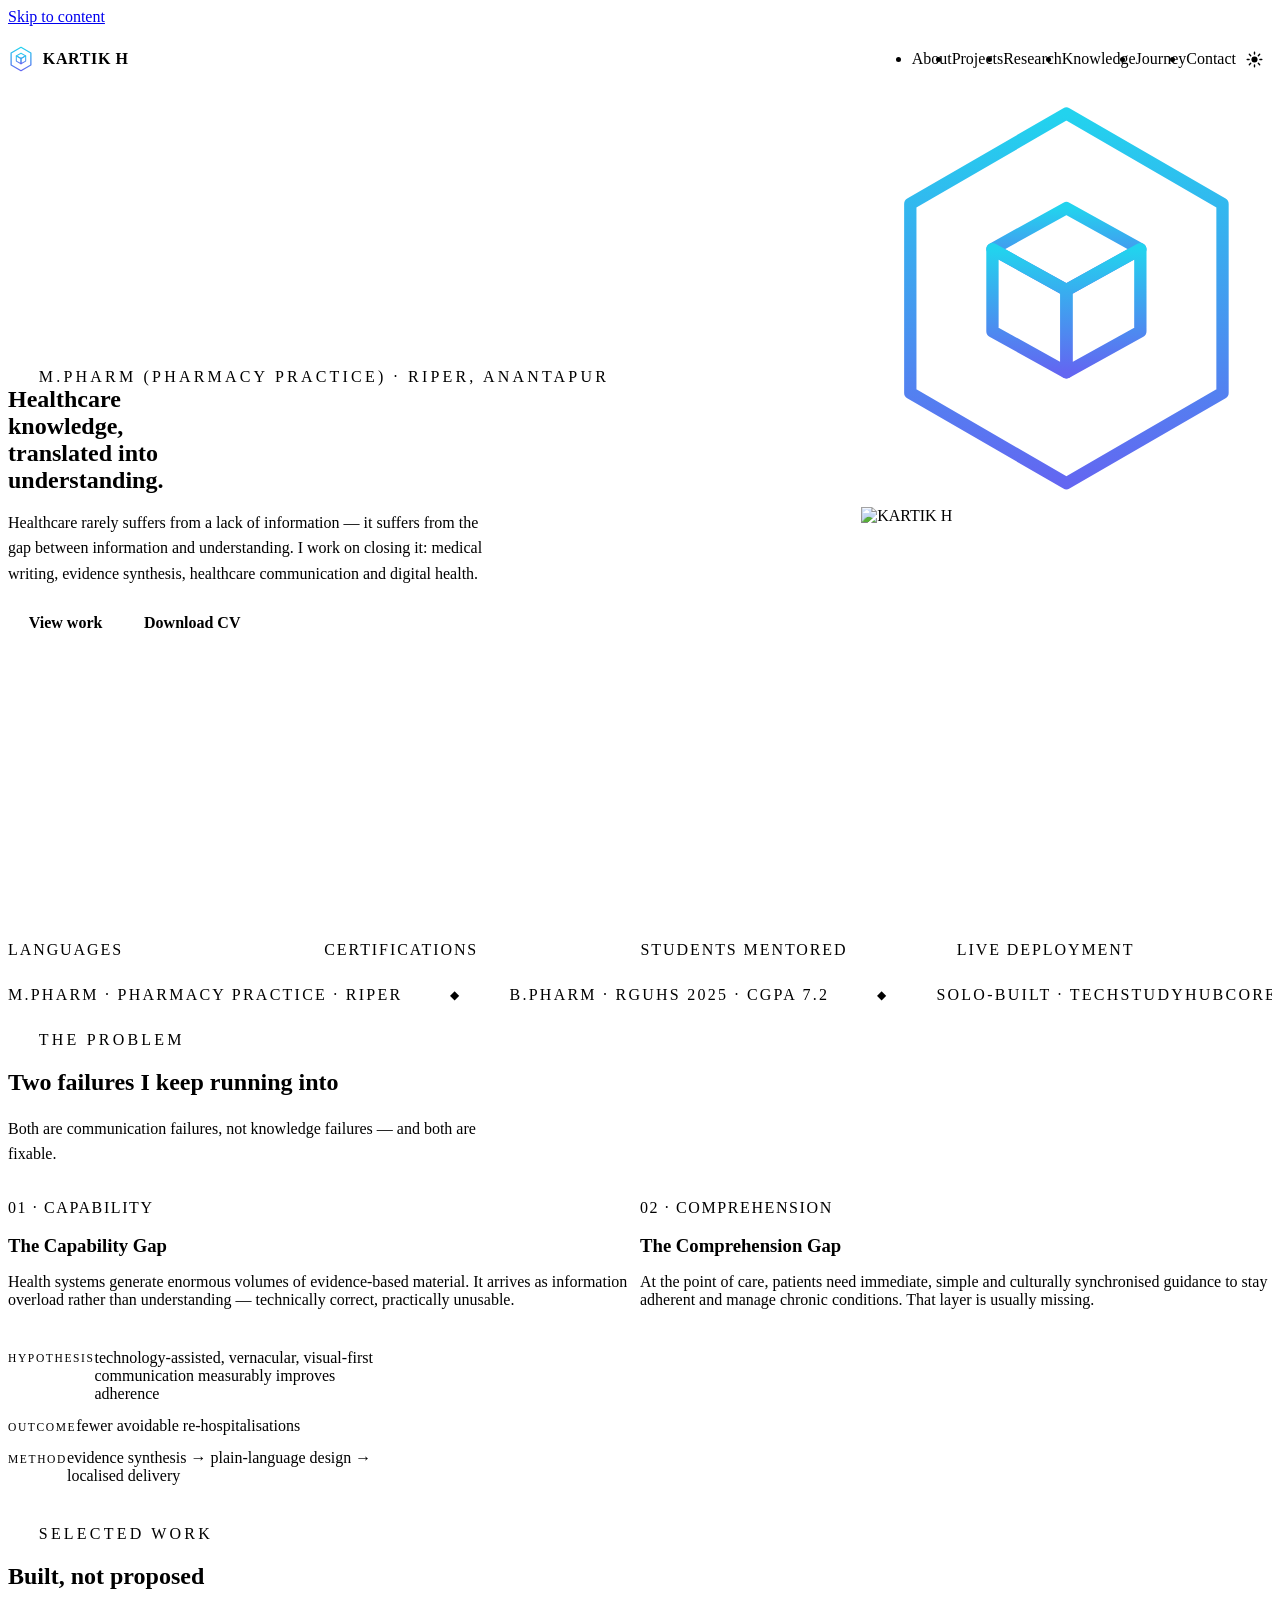
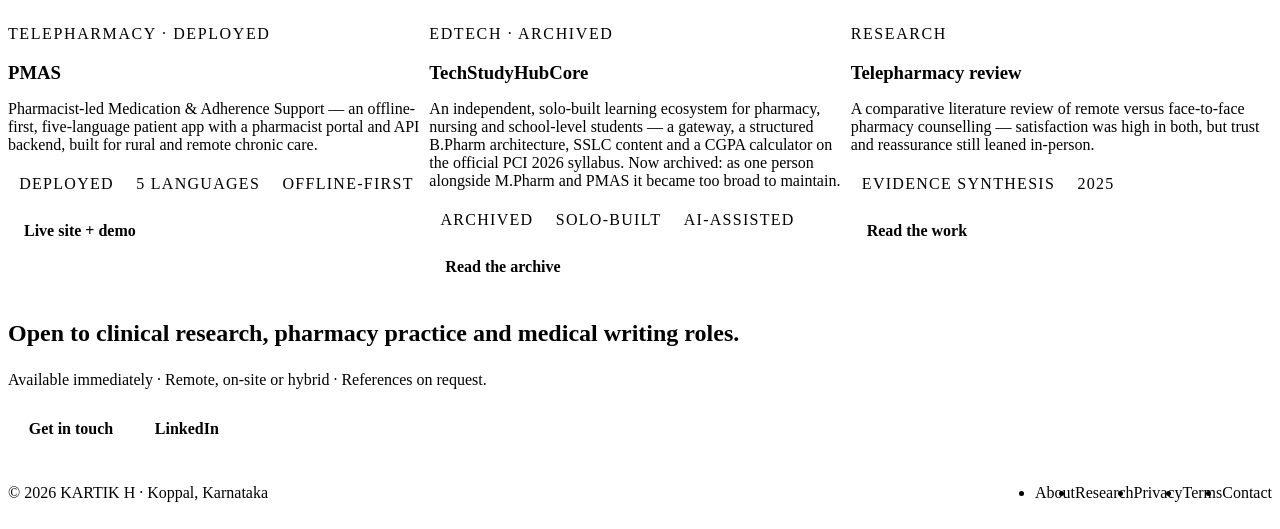
==== commit 7a8788e2: "Hero: the card is blank at rest and the portrait wipes in on tap — one image, not two" ====
--- a/index.html
+++ b/index.html
@@ -5,7 +5,7 @@
   <meta name="viewport" content="width=device-width, initial-scale=1">
   <title>KARTIK H — M.Pharm (Pharmacy Practice) · Medical Writing</title>
   <meta name="description" content="KARTIK H — M.Pharm (Pharmacy Practice) scholar at RIPER, Anantapur. Medical writing, clinical research, healthcare communication and digital health.">
-  <link rel="canonical" href="https://kartik-h6.github.io/kartik-h6/">
+  <link rel="canonical" href="https://kartik-h6.github.io/Portfolio/">
   <meta name="theme-color" content="#020617">
   <meta name="color-scheme" content="dark light">
 
@@ -13,14 +13,14 @@
   <meta property="og:site_name" content="KARTIK H">
   <meta property="og:title" content="KARTIK H — M.Pharm (Pharmacy Practice)">
   <meta property="og:description" content="Healthcare communication, clinical research and digital health.">
-  <meta property="og:url" content="https://kartik-h6.github.io/kartik-h6/">
-  <meta property="og:image" content="https://kartik-h6.github.io/kartik-h6/assets/images/og/og-image.png">
+  <meta property="og:url" content="https://kartik-h6.github.io/Portfolio/">
+  <meta property="og:image" content="https://kartik-h6.github.io/Portfolio/assets/images/og/og-image.png">
   <meta property="og:image:type" content="image/png">
   <meta property="og:image:width" content="1200">
   <meta property="og:image:height" content="630">
   <meta property="og:image:alt" content="KARTIK H">
   <meta name="twitter:card" content="summary_large_image">
-  <meta name="twitter:image" content="https://kartik-h6.github.io/kartik-h6/assets/images/og/og-image.png">
+  <meta name="twitter:image" content="https://kartik-h6.github.io/Portfolio/assets/images/og/og-image.png">
 
   <link rel="icon" type="image/svg+xml" href="assets/images/favicon/favicon.svg">
   <link rel="icon" href="assets/images/favicon/favicon.ico" sizes="any">
@@ -41,8 +41,8 @@
     "@context": "https://schema.org",
     "@type": "Person",
     "name": "KARTIK H",
-    "url": "https://kartik-h6.github.io/kartik-h6/",
-    "image": "https://kartik-h6.github.io/kartik-h6/assets/images/profile/profile.jpg",
+    "url": "https://kartik-h6.github.io/Portfolio/",
+    "image": "https://kartik-h6.github.io/Portfolio/assets/images/profile/profile.jpg",
     "jobTitle": "M.Pharm (Pharmacy Practice) Scholar",
     "affiliation": { "@type": "CollegeOrUniversity", "name": "Raghavendra Institute of Pharmaceutical Education and Research (RIPER)" },
     "address": { "@type": "PostalAddress", "addressLocality": "Koppal", "addressRegion": "Karnataka", "addressCountry": "IN" },
@@ -94,10 +94,15 @@
         </div>
 
         <div class="scanner scanner--reveal reveal reveal--d2" data-reveal>
-          <img class="hero__portrait reveal__base" src="assets/images/profile/profile.jpg"
+          <span class="scanner__mark" aria-hidden="true">
+            <svg viewBox="0 0 100 100" focusable="false">
+              <defs><linearGradient id="revealMarkGrad" x1="0%" y1="0%" x2="0%" y2="100%"><stop offset="0%" stop-color="#22d3ee"/><stop offset="100%" stop-color="#6366f1"/></linearGradient></defs>
+              <polygon points="50,5 88,27 88,73 50,95 12,73 12,27" fill="none" stroke="url(#revealMarkGrad)" stroke-width="3" stroke-linejoin="round"/>
+              <g stroke="url(#revealMarkGrad)" stroke-width="3" fill="none" stroke-linejoin="round"><polygon points="50,28 68,38 50,48 32,38"/><polygon points="32,38 50,48 50,68 32,58"/><polygon points="68,38 50,48 50,68 68,58"/></g>
+            </svg>
+          </span>
+          <img class="reveal__portrait" src="assets/images/profile/profile.jpg"
                alt="KARTIK H" width="1254" height="1254" loading="eager">
-          <img class="reveal__colour" src="assets/images/profile/profile.jpg"
-               alt="" aria-hidden="true" width="1254" height="1254" loading="eager">
           <span class="scanner__hint">Tap to reveal</span>
         </div>
       </div>
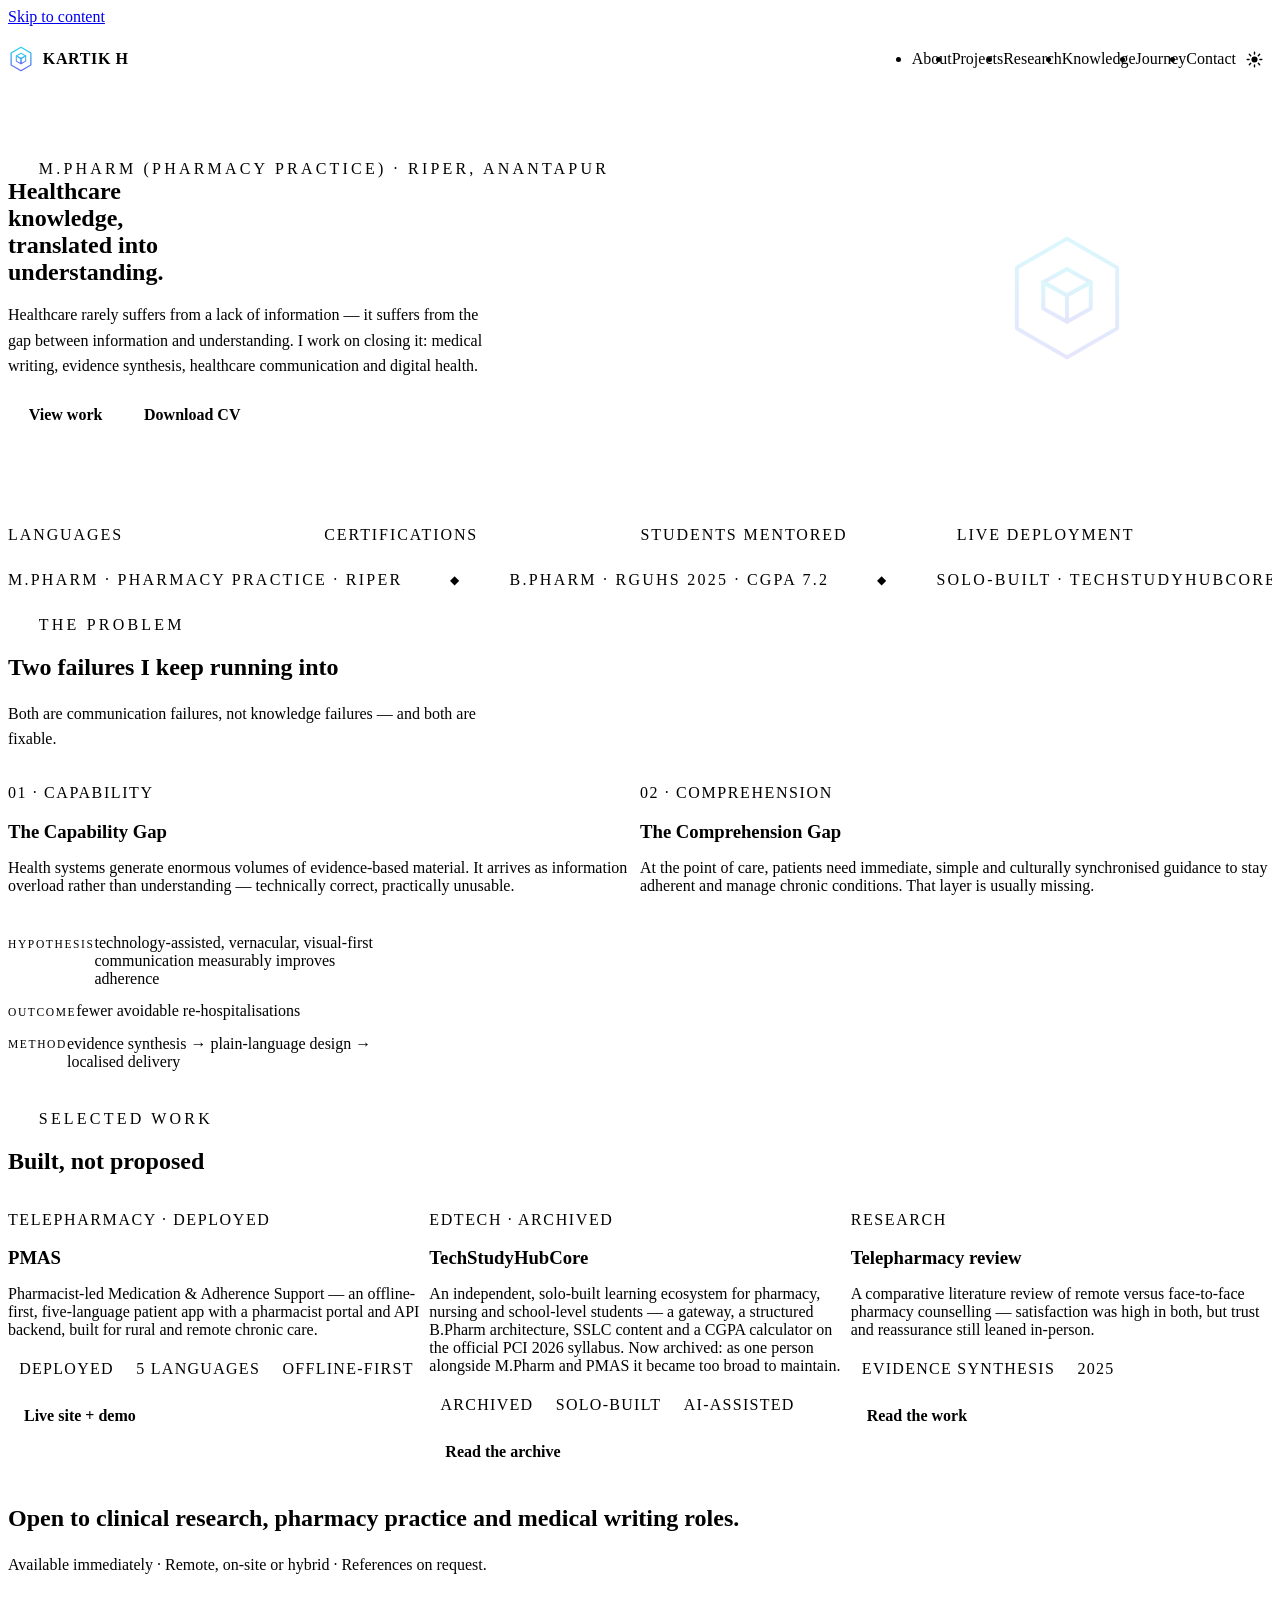
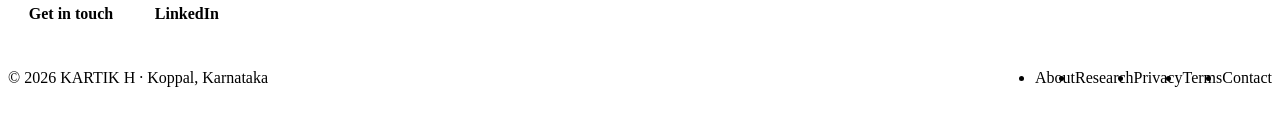
==== commit 0fb24950: "Point page heads at the Netlify custom domain: index, about, projects, research" ====
--- a/index.html
+++ b/index.html
@@ -5,7 +5,7 @@
   <meta name="viewport" content="width=device-width, initial-scale=1">
   <title>KARTIK H — M.Pharm (Pharmacy Practice) · Medical Writing</title>
   <meta name="description" content="KARTIK H — M.Pharm (Pharmacy Practice) scholar at RIPER, Anantapur. Medical writing, clinical research, healthcare communication and digital health.">
-  <link rel="canonical" href="https://kartik-h6.github.io/Portfolio/">
+  <link rel="canonical" href="https://portfolio.techstudyhubcore.in/">
   <meta name="theme-color" content="#020617">
   <meta name="color-scheme" content="dark light">
 
@@ -13,14 +13,14 @@
   <meta property="og:site_name" content="KARTIK H">
   <meta property="og:title" content="KARTIK H — M.Pharm (Pharmacy Practice)">
   <meta property="og:description" content="Healthcare communication, clinical research and digital health.">
-  <meta property="og:url" content="https://kartik-h6.github.io/Portfolio/">
-  <meta property="og:image" content="https://kartik-h6.github.io/Portfolio/assets/images/og/og-image.png">
+  <meta property="og:url" content="https://portfolio.techstudyhubcore.in/">
+  <meta property="og:image" content="https://portfolio.techstudyhubcore.in/assets/images/og/og-image.png">
   <meta property="og:image:type" content="image/png">
   <meta property="og:image:width" content="1200">
   <meta property="og:image:height" content="630">
   <meta property="og:image:alt" content="KARTIK H">
   <meta name="twitter:card" content="summary_large_image">
-  <meta name="twitter:image" content="https://kartik-h6.github.io/Portfolio/assets/images/og/og-image.png">
+  <meta name="twitter:image" content="https://portfolio.techstudyhubcore.in/assets/images/og/og-image.png">
 
   <link rel="icon" type="image/svg+xml" href="assets/images/favicon/favicon.svg">
   <link rel="icon" href="assets/images/favicon/favicon.ico" sizes="any">
@@ -41,8 +41,8 @@
     "@context": "https://schema.org",
     "@type": "Person",
     "name": "KARTIK H",
-    "url": "https://kartik-h6.github.io/Portfolio/",
-    "image": "https://kartik-h6.github.io/Portfolio/assets/images/profile/profile.jpg",
+    "url": "https://portfolio.techstudyhubcore.in/",
+    "image": "https://portfolio.techstudyhubcore.in/assets/images/profile/profile.jpg",
     "jobTitle": "M.Pharm (Pharmacy Practice) Scholar",
     "affiliation": { "@type": "CollegeOrUniversity", "name": "Raghavendra Institute of Pharmaceutical Education and Research (RIPER)" },
     "address": { "@type": "PostalAddress", "addressLocality": "Koppal", "addressRegion": "Karnataka", "addressCountry": "IN" },
--- a/assets/css/components.css
+++ b/assets/css/components.css
@@ -207,15 +207,9 @@
 }
 .hero h1 { margin-block: var(--space-s) var(--space-m); max-width: 18ch; }
 .hero__actions { display: flex; flex-wrap: wrap; gap: var(--space-s); margin-top: var(--space-l); }
-.hero__portrait {
-  width: 100%; aspect-ratio: 1; border-radius: var(--radius-l);
-  object-fit: cover; object-position: center 22%;
-  border: 1px solid var(--line-strong);
-  box-shadow: var(--shadow);
-}
 @media (max-width: 900px) {
   .hero__grid { grid-template-columns: 1fr; gap: var(--space-xl); }
-  .hero__portrait { max-width: 300px; }
+  .scanner--reveal { max-width: 300px; }
 }
 
 /* --------------------------------------------------------------------------
@@ -278,20 +272,23 @@
 .scanner:not(.scanner--reveal):focus-within img,
 .scanner:not(.scanner--reveal).is-revealed img { filter: none; transform: scale(1.012); }
 
-/* ---- Progressive reveal (the hero portrait) ----
-   Two stacked copies of the same file; the second is served from cache, so it
-   costs no extra bytes. The base stays desaturated while the colour copy is
-   masked to zero height and wipes down when the block is activated. That makes
-   the "Tap to reveal" hint literally true: the portrait unveils progressively
-   instead of only changing colour.
-   If a browser ignores mask-size the colour copy simply shows at full size —
-   the portrait renders in colour, so the failure mode is graceful. */
-.scanner--reveal img { width: 100%; height: auto; display: block; }
-.scanner--reveal .reveal__base {
-  filter: grayscale(.45) contrast(1.03) brightness(.95);
-}
-.scanner--reveal .reveal__colour {
+/* ---- The hero card: blank at rest, portrait wipes in on activation ----
+   The resting state is the scanner panel itself — empty, with the sweep line
+   running across it and a faint monogram. The portrait is a SINGLE element,
+   masked to zero height, so nothing of it shows until you activate the card
+   and there is never more than one image in the DOM. */
+.scanner--reveal { aspect-ratio: 1; cursor: pointer; }
+.scanner--reveal .scanner__mark {
+  position: absolute; inset: 0; margin: auto;
+  width: 36%; max-width: 132px; aspect-ratio: 1;
+  color: var(--accent); opacity: .16;
+  transition: opacity .45s ease;
+  pointer-events: none;
+}
+.scanner--reveal .scanner__mark svg { width: 100%; height: 100%; display: block; }
+.scanner--reveal .reveal__portrait {
   position: absolute; inset: 0;
+  width: 100%; height: 100%;
   object-fit: cover; object-position: center 22%;
   -webkit-mask-image: linear-gradient(to bottom, #000, #000);
           mask-image: linear-gradient(to bottom, #000, #000);
@@ -304,12 +301,16 @@
   transition: -webkit-mask-size .9s cubic-bezier(.4, 0, .2, 1),
                       mask-size .9s cubic-bezier(.4, 0, .2, 1);
 }
-.scanner--reveal:hover .reveal__colour,
-.scanner--reveal:focus-within .reveal__colour,
-.scanner--reveal.is-revealed .reveal__colour {
+.scanner--reveal:hover .reveal__portrait,
+.scanner--reveal:focus-within .reveal__portrait,
+.scanner--reveal.is-revealed .reveal__portrait {
   -webkit-mask-size: 100% 100%;
           mask-size: 100% 100%;
 }
+.scanner--reveal:hover .scanner__mark,
+.scanner--reveal:focus-within .scanner__mark,
+.scanner--reveal.is-revealed .scanner__mark { opacity: 0; }
+
 .scanner::after {
   content: "";
   position: absolute; inset-inline: 0; top: 0; height: 2px; z-index: 3;
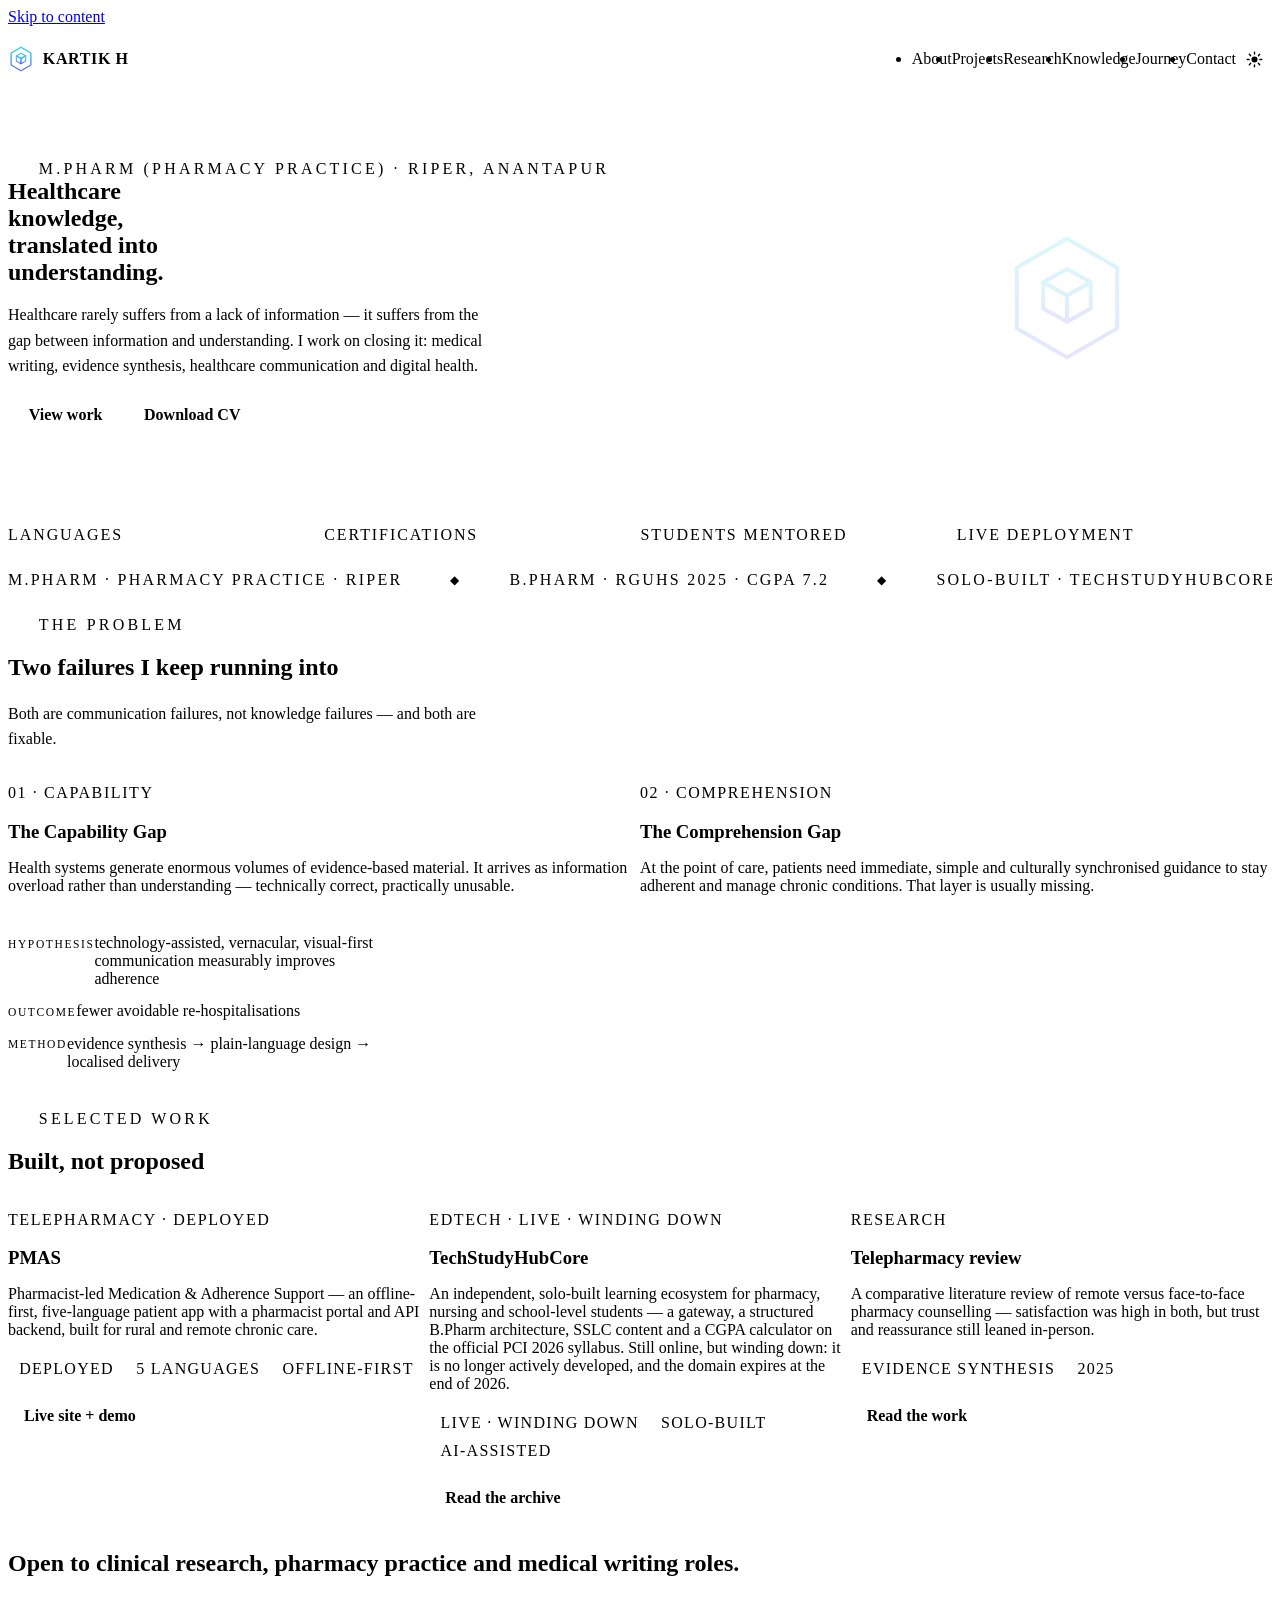
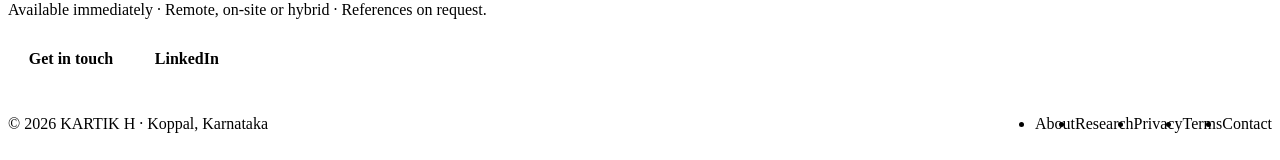
==== commit ccc231f1: "TechStudyHubCore: "live, winding down", not "archived" The site is still online, so calling it archi" ====
--- a/index.html
+++ b/index.html
@@ -102,7 +102,7 @@
             </svg>
           </span>
           <img class="reveal__portrait" src="assets/images/profile/profile.jpg"
-               alt="KARTIK H" width="1254" height="1254" loading="eager">
+               alt="KARTIK H" width="1254" height="1254" loading="eager" fetchpriority="high">
           <span class="scanner__hint">Tap to reveal</span>
         </div>
       </div>
@@ -122,7 +122,7 @@
       <div class="ticker__track">
         <span class="ticker__item">M.Pharm · Pharmacy Practice · RIPER</span>
         <span class="ticker__item">B.Pharm · RGUHS 2025 · CGPA 7.2</span>
-        <span class="ticker__item">Solo-built · TechStudyHubCore (archived)</span>
+        <span class="ticker__item">Solo-built · TechStudyHubCore (live, winding down)</span>
         <span class="ticker__item">AI in Pharma · NSQF Level 5 · Skill India</span>
         <span class="ticker__item">PMAS · Telepharmacy Research Platform</span>
         <span class="ticker__item">Medical Writing · Yuva Intern</span>
@@ -130,7 +130,7 @@
         <span class="ticker__item">Telepharmacy Thesis · RGUHS 2025</span>
         <span class="ticker__item">M.Pharm · Pharmacy Practice · RIPER</span>
         <span class="ticker__item">B.Pharm · RGUHS 2025 · CGPA 7.2</span>
-        <span class="ticker__item">Solo-built · TechStudyHubCore (archived)</span>
+        <span class="ticker__item">Solo-built · TechStudyHubCore (live, winding down)</span>
         <span class="ticker__item">AI in Pharma · NSQF Level 5 · Skill India</span>
         <span class="ticker__item">PMAS · Telepharmacy Research Platform</span>
         <span class="ticker__item">Medical Writing · Yuva Intern</span>
@@ -191,11 +191,11 @@
           </article>
 
           <article class="card card--hover card--feature reveal reveal--d2">
-            <p class="card__meta">EdTech · Archived</p>
+            <p class="card__meta">EdTech · Live · winding down</p>
             <h3>TechStudyHubCore</h3>
-            <p>An independent, solo-built learning ecosystem for pharmacy, nursing and school-level students — a gateway, a structured B.Pharm architecture, SSLC content and a CGPA calculator on the official PCI 2026 syllabus. Now archived: as one person alongside M.Pharm and PMAS it became too broad to maintain.</p>
+            <p>An independent, solo-built learning ecosystem for pharmacy, nursing and school-level students — a gateway, a structured B.Pharm architecture, SSLC content and a CGPA calculator on the official PCI 2026 syllabus. Still online, but winding down: it is no longer actively developed, and the domain expires at the end of 2026.</p>
             <div class="pills">
-              <span class="pill">Archived</span><span class="pill">Solo-built</span><span class="pill">AI-assisted</span>
+              <span class="pill">Live · winding down</span><span class="pill">Solo-built</span><span class="pill">AI-assisted</span>
             </div>
             <p class="mt-l"><a class="btn btn--sm" href="https://github.com/kartik-h6/techstudyhubcore-archive" target="_blank" rel="noopener">Read the archive</a></p>
           </article>
--- a/assets/css/components.css
+++ b/assets/css/components.css
@@ -356,17 +356,65 @@
 /* --------------------------------------------------------------------------
    Lightbox — scrolls for tall images instead of shrinking them
    -------------------------------------------------------------------------- */
-.lightbox {
-  position: fixed; inset: 0; z-index: 9998;
-  display: block; overflow-y: auto; overflow-x: hidden;
+dialog.lightbox {
+  /* Full-bleed: the dialog itself is the scroll container. */
+  position: fixed; inset: 0;
+  width: 100%; height: 100%; max-width: none; max-height: none; margin: 0;
+  border: 0; background: transparent; color: var(--ink);
   padding: clamp(3.5rem, 7vw, 5rem) clamp(1rem, 4vw, 3rem) clamp(1.5rem, 4vw, 3rem);
-  background: color-mix(in srgb, var(--bg) 93%, transparent);
+  overflow-y: auto; overflow-x: hidden;
+  text-align: center;
+
+  /* Closed state. display and overlay must be transitioned with
+     allow-discrete or the element vanishes instead of animating out. */
+  opacity: 0;
+  transition-property: opacity, transform, display, overlay;
+  transition-duration: .3s;
+  transition-timing-function: ease-out;
+  transition-behavior: allow-discrete;
+}
+
+/* Without this, scrolling over the backdrop or inside the dialog chains
+   through to the page behind it. */
+dialog.lightbox:modal { overscroll-behavior: contain; }
+
+dialog.lightbox[open] { opacity: 1; }
+
+dialog.lightbox::backdrop {
+  background-color: color-mix(in srgb, var(--bg) 93%, transparent);
   backdrop-filter: blur(10px);
-  opacity: 0; visibility: hidden;
-  transition: opacity .3s ease, visibility .3s ease;
-  text-align: center;
-}
-.lightbox[data-open="true"] { opacity: 1; visibility: visible; }
+  transition-property: background-color, display, overlay;
+  transition-duration: .3s;
+  transition-timing-function: ease-out;
+  transition-behavior: allow-discrete;
+}
+
+/* Entry state. Top-level rather than nested, to match this file's flat style. */
+@starting-style {
+  dialog.lightbox[open] { opacity: 0; }
+  dialog.lightbox[open]::backdrop { background-color: transparent; }
+}
+
+/* Scale only for users who have not asked for reduced motion. */
+@media (prefers-reduced-motion: no-preference) {
+  dialog.lightbox { transform: scale(.96); }
+  dialog.lightbox[open] { transform: scale(1); }
+  @starting-style {
+    dialog.lightbox[open] { transform: scale(.96); }
+  }
+}
+
+/* Reduced motion still gets a short fade, not an instant snap — a full-screen
+   overlay appearing with no transition reads as a flash. This needs !important
+   because animations.css applies `transition-duration: .001ms !important` to
+   every element under this media query; the fade is opacity-only, so it is not
+   the decorative motion that rule exists to neutralise. */
+@media (prefers-reduced-motion: reduce) {
+  dialog.lightbox,
+  dialog.lightbox::backdrop {
+    transition-duration: .1s !important;
+  }
+}
 .lightbox img {
   display: block; margin-inline: auto; height: auto;
   max-width: min(100%, 900px);
